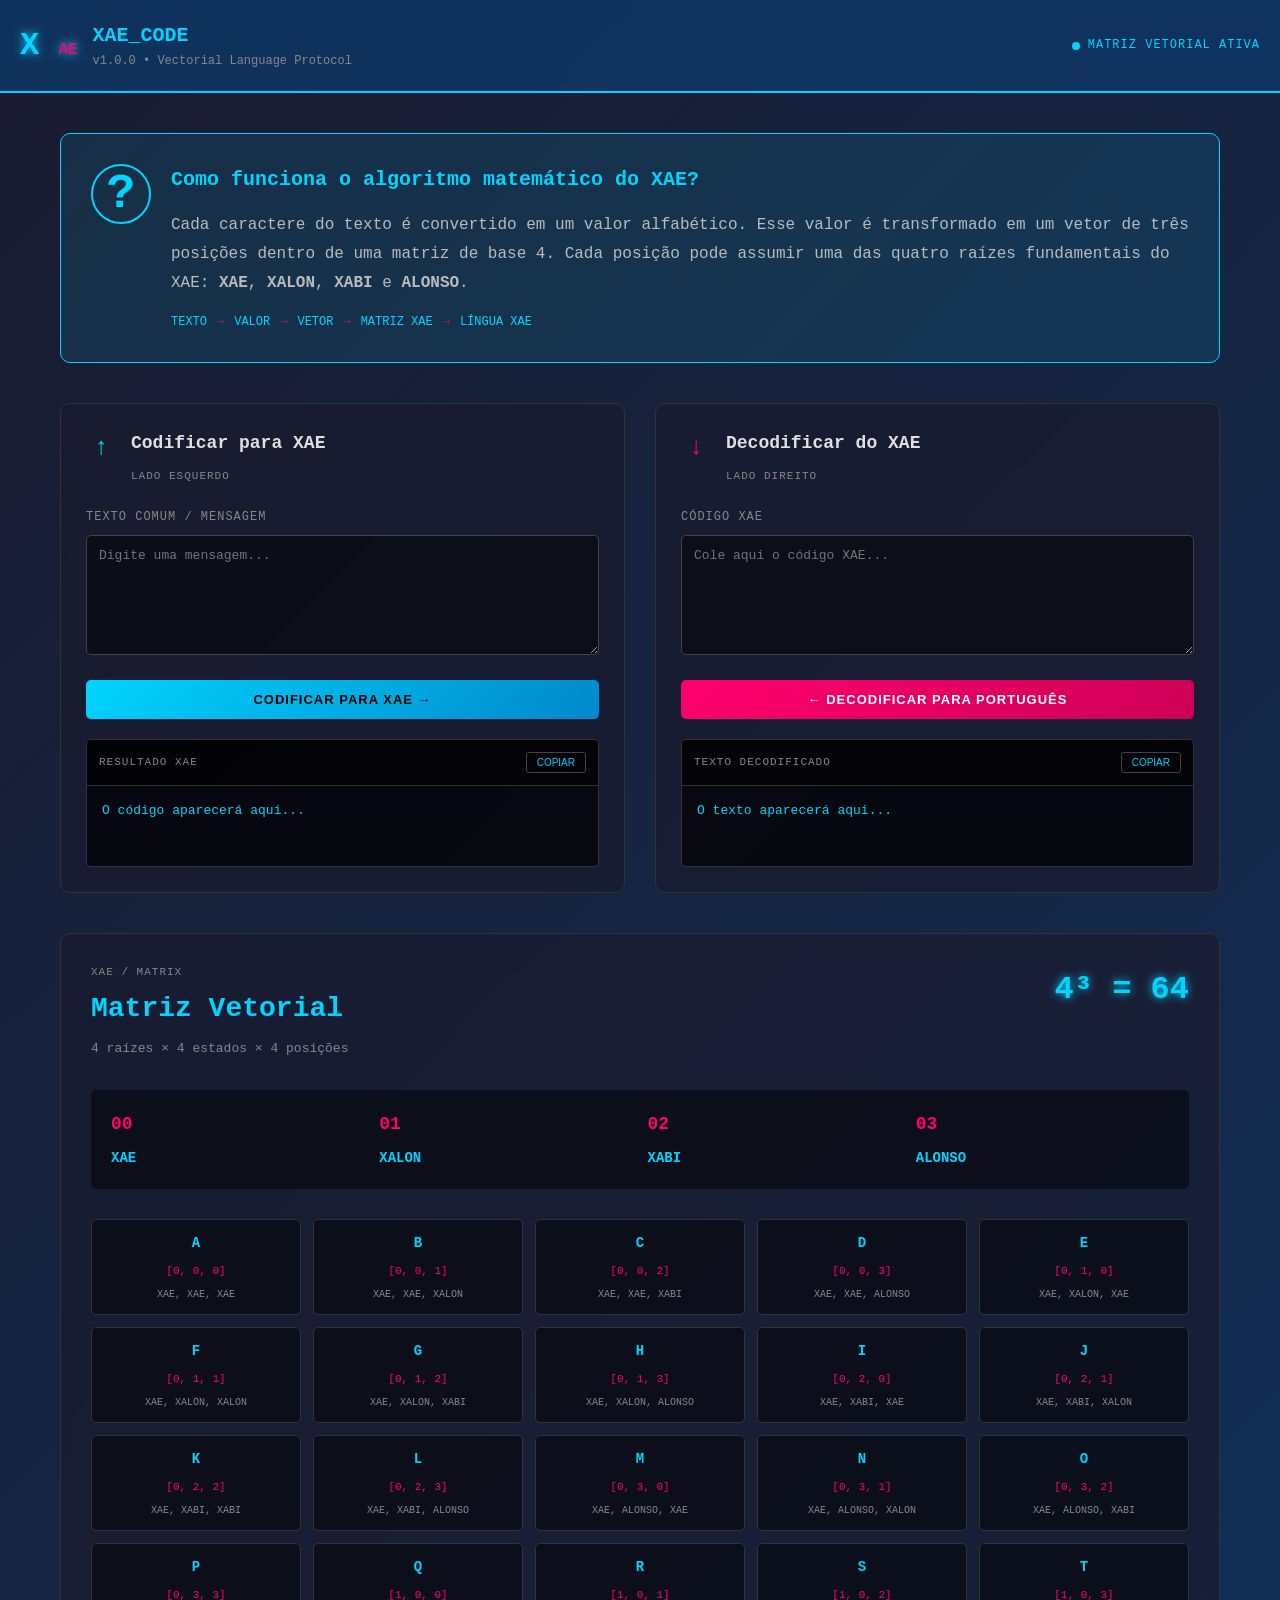
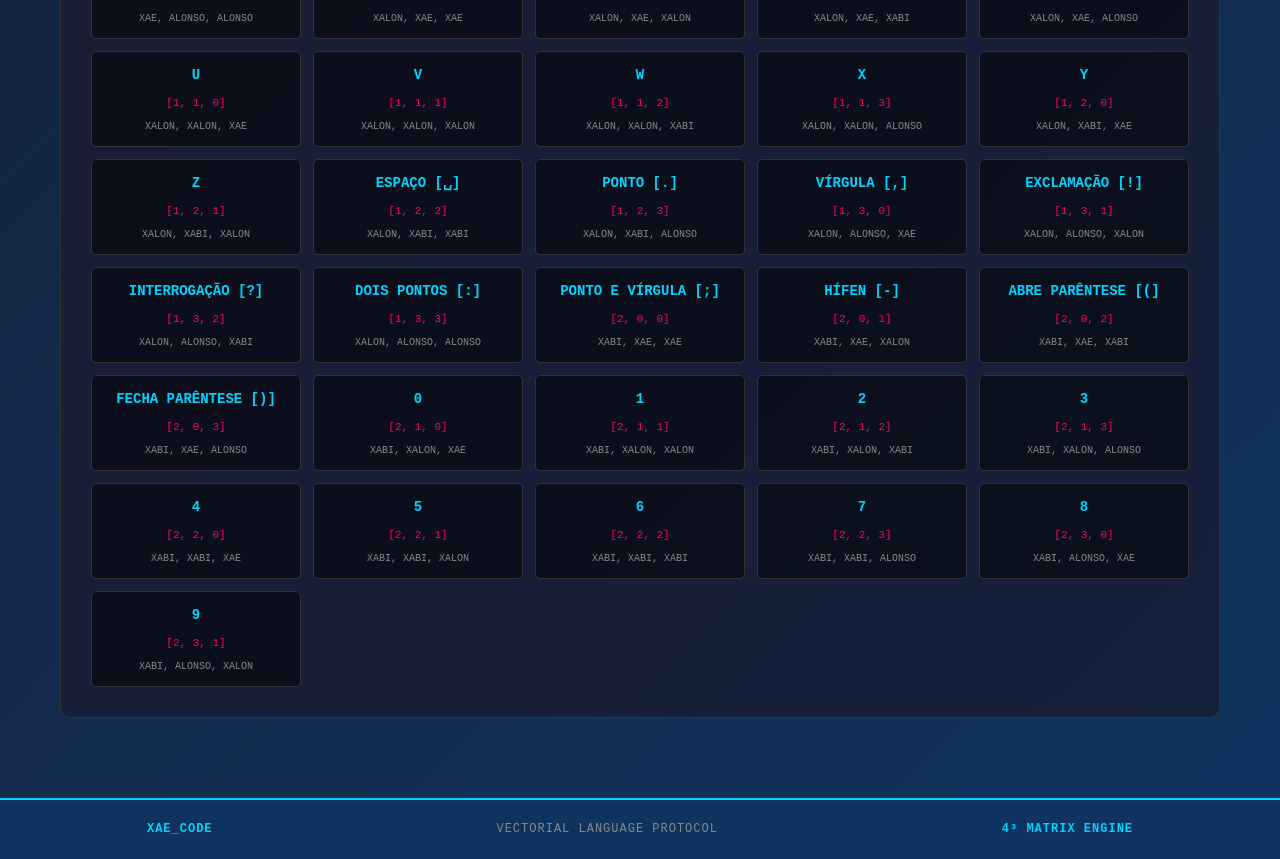
==== docs/index.html @ 0476aabd "Add: GitHub Pages version (static)" ====
<!DOCTYPE html>
<html lang="pt-BR">

<head>
    <meta charset="UTF-8">
    <meta name="viewport" content="width=device-width, initial-scale=1.0">
    <title>XAE CODE — Vectorial Language Protocol</title>
    <style>
        * {
            margin: 0;
            padding: 0;
            box-sizing: border-box;
        }

        body {
            font-family: 'Courier New', monospace;
            background: linear-gradient(135deg, #1a1a2e 0%, #0f3460 100%);
            color: #e0e0e0;
            line-height: 1.6;
            min-height: 100vh;
        }

        .app {
            display: flex;
            flex-direction: column;
            min-height: 100vh;
        }

        .topbar {
            background: rgba(15, 52, 96, 0.95);
            border-bottom: 2px solid #00d4ff;
            padding: 20px;
            display: flex;
            justify-content: space-between;
            align-items: center;
            backdrop-filter: blur(10px);
        }

        .brand {
            display: flex;
            align-items: center;
            gap: 15px;
        }

        .brand-icon {
            font-size: 32px;
            font-weight: bold;
            color: #00d4ff;
            text-shadow: 0 0 10px #00d4ff;
        }

        .brand-icon small {
            font-size: 16px;
            color: #ff006e;
        }

        .brand-info .brand-name {
            font-size: 20px;
            font-weight: bold;
            color: #00d4ff;
        }

        .brand-info .brand-version {
            font-size: 12px;
            color: #888;
        }

        .system-status {
            display: flex;
            align-items: center;
            gap: 8px;
            font-size: 12px;
            text-transform: uppercase;
            letter-spacing: 1px;
            color: #00d4ff;
        }

        .status-light {
            display: inline-block;
            width: 8px;
            height: 8px;
            background: #00d4ff;
            border-radius: 50%;
            animation: pulse 1s infinite;
        }

        @keyframes pulse {
            0%, 100% { opacity: 1; }
            50% { opacity: 0.5; }
        }

        main {
            flex: 1;
            max-width: 1200px;
            width: 100%;
            margin: 0 auto;
            padding: 40px 20px;
        }

        .explanation {
            background: rgba(0, 212, 255, 0.1);
            border: 1px solid #00d4ff;
            border-radius: 10px;
            padding: 30px;
            margin-bottom: 40px;
            display: flex;
            gap: 20px;
        }

        .info-icon {
            font-size: 48px;
            font-weight: bold;
            color: #00d4ff;
            min-width: 60px;
            text-align: center;
            height: 60px;
            display: flex;
            align-items: center;
            justify-content: center;
            border: 2px solid #00d4ff;
            border-radius: 50%;
        }

        .explanation h2 {
            font-size: 20px;
            margin-bottom: 15px;
            color: #00d4ff;
        }

        .explanation p {
            margin-bottom: 15px;
            color: #bbb;
            line-height: 1.8;
        }

        .formula {
            display: flex;
            gap: 10px;
            align-items: center;
            flex-wrap: wrap;
            font-size: 12px;
            color: #00d4ff;
            margin-top: 15px;
        }

        .formula span {
            color: #ff006e;
            font-weight: bold;
        }

        .codec-grid {
            display: grid;
            grid-template-columns: repeat(auto-fit, minmax(400px, 1fr));
            gap: 30px;
            margin-bottom: 40px;
        }

        .codec-card {
            background: rgba(26, 26, 46, 0.7);
            border: 1px solid #333;
            border-radius: 10px;
            padding: 25px;
            backdrop-filter: blur(5px);
        }

        .codec-card:hover {
            border-color: #00d4ff;
            box-shadow: 0 0 20px rgba(0, 212, 255, 0.2);
            transition: all 0.3s;
        }

        .card-header {
            margin-bottom: 20px;
        }

        .card-title {
            display: flex;
            gap: 15px;
            align-items: flex-start;
        }

        .lock {
            font-size: 24px;
            min-width: 30px;
            text-align: center;
        }

        .encode-lock {
            color: #00d4ff;
        }

        .decode-lock {
            color: #ff006e;
        }

        .card-title h3 {
            font-size: 18px;
            color: #e0e0e0;
            margin-bottom: 5px;
        }

        .card-title span {
            font-size: 11px;
            color: #888;
            text-transform: uppercase;
            letter-spacing: 1px;
        }

        label {
            display: block;
            font-size: 12px;
            color: #888;
            text-transform: uppercase;
            letter-spacing: 1px;
            margin-bottom: 8px;
            margin-top: 15px;
        }

        textarea {
            width: 100%;
            height: 120px;
            background: rgba(0, 0, 0, 0.5);
            border: 1px solid #444;
            border-radius: 5px;
            padding: 12px;
            color: #e0e0e0;
            font-family: 'Courier New', monospace;
            font-size: 13px;
            resize: vertical;
            transition: all 0.3s;
        }

        textarea:focus {
            outline: none;
            border-color: #00d4ff;
            box-shadow: 0 0 10px rgba(0, 212, 255, 0.3);
        }

        .main-button {
            width: 100%;
            padding: 12px;
            margin-top: 15px;
            background: linear-gradient(135deg, #00d4ff 0%, #0088cc 100%);
            border: none;
            border-radius: 5px;
            color: #000;
            font-weight: bold;
            font-size: 13px;
            text-transform: uppercase;
            cursor: pointer;
            transition: all 0.3s;
            letter-spacing: 1px;
        }

        .decode-button {
            background: linear-gradient(135deg, #ff006e 0%, #cc0055 100%);
            color: #fff;
        }

        .main-button:hover {
            transform: translateY(-2px);
            box-shadow: 0 5px 15px rgba(0, 0, 0, 0.3);
        }

        .result-box {
            margin-top: 20px;
            background: rgba(0, 0, 0, 0.7);
            border: 1px solid #333;
            border-radius: 5px;
            overflow: hidden;
        }

        .result-header {
            display: flex;
            justify-content: space-between;
            align-items: center;
            padding: 12px;
            border-bottom: 1px solid #333;
            background: rgba(0, 0, 0, 0.5);
            font-size: 11px;
            text-transform: uppercase;
            letter-spacing: 1px;
            color: #888;
        }

        .copy {
            background: transparent;
            border: 1px solid #444;
            color: #00d4ff;
            padding: 4px 10px;
            border-radius: 3px;
            cursor: pointer;
            font-size: 10px;
            transition: all 0.2s;
        }

        .copy:hover {
            border-color: #00d4ff;
            box-shadow: 0 0 8px rgba(0, 212, 255, 0.3);
        }

        .result-content {
            padding: 15px;
            min-height: 80px;
            max-height: 250px;
            overflow-y: auto;
            color: #00d4ff;
            font-size: 13px;
            word-break: break-all;
            word-wrap: break-word;
        }

        .matrix-section {
            background: rgba(26, 26, 46, 0.7);
            border: 1px solid #333;
            border-radius: 10px;
            padding: 30px;
            backdrop-filter: blur(5px);
            margin-bottom: 40px;
        }

        .section-top {
            display: flex;
            justify-content: space-between;
            align-items: flex-start;
            margin-bottom: 30px;
        }

        .section-label {
            font-size: 11px;
            color: #888;
            text-transform: uppercase;
            letter-spacing: 1px;
            margin-bottom: 5px;
        }

        .matrix-section h2 {
            font-size: 28px;
            color: #00d4ff;
            margin-bottom: 8px;
        }

        .matrix-section p {
            color: #888;
            font-size: 13px;
        }

        .matrix-size {
            font-size: 32px;
            font-weight: bold;
            color: #00d4ff;
            text-shadow: 0 0 10px #00d4ff;
        }

        .roots {
            display: grid;
            grid-template-columns: repeat(auto-fit, minmax(150px, 1fr));
            gap: 15px;
            margin-bottom: 30px;
            padding: 20px;
            background: rgba(0, 0, 0, 0.5);
            border-radius: 5px;
        }

        .roots div {
            display: flex;
            flex-direction: column;
            gap: 8px;
        }

        .roots b {
            font-size: 18px;
            color: #ff006e;
        }

        .roots strong {
            color: #00d4ff;
            font-size: 14px;
        }

        .matrix-grid {
            display: grid;
            grid-template-columns: repeat(auto-fill, minmax(200px, 1fr));
            gap: 12px;
        }

        .matrix-item {
            background: rgba(0, 0, 0, 0.5);
            border: 1px solid #333;
            border-radius: 5px;
            padding: 12px;
            text-align: center;
            transition: all 0.3s;
        }

        .matrix-item:hover {
            border-color: #00d4ff;
            box-shadow: 0 0 10px rgba(0, 212, 255, 0.2);
            transform: translateY(-2px);
        }

        .matrix-letter {
            font-weight: bold;
            color: #00d4ff;
            font-size: 14px;
            margin-bottom: 8px;
        }

        .matrix-vector {
            font-size: 11px;
            color: #ff006e;
            margin-bottom: 8px;
        }

        .matrix-code {
            font-size: 10px;
            color: #888;
            line-height: 1.4;
        }

        footer {
            background: rgba(15, 52, 96, 0.95);
            border-top: 2px solid #00d4ff;
            display: flex;
            justify-content: space-around;
            align-items: center;
            padding: 20px;
            text-align: center;
            gap: 30px;
            flex-wrap: wrap;
        }

        footer span {
            font-size: 12px;
            text-transform: uppercase;
            letter-spacing: 1px;
            color: #888;
        }

        footer span:first-child,
        footer span:last-child {
            color: #00d4ff;
            font-weight: bold;
        }

        @media (max-width: 768px) {
            .codec-grid {
                grid-template-columns: 1fr;
            }

            main {
                padding: 20px 10px;
            }

            .explanation {
                flex-direction: column;
            }

            .topbar {
                flex-direction: column;
                gap: 15px;
            }

            .matrix-grid {
                grid-template-columns: repeat(auto-fill, minmax(150px, 1fr));
            }
        }
    </style>
</head>

<body>

<div class="app">

    <!-- HEADER -->
    <header class="topbar">
        <div class="brand">
            <div class="brand-icon">
                <span>X</span>
                <small>AE</small>
            </div>
            <div class="brand-info">
                <div class="brand-name">XAE_CODE</div>
                <div class="brand-version">v1.0.0 • Vectorial Language Protocol</div>
            </div>
        </div>
        <div class="system-status">
            <span class="status-light"></span>
            MATRIZ VETORIAL ATIVA
        </div>
    </header>

    <main>

        <!-- EXPLANATION -->
        <section class="explanation">
            <div class="info-icon">?</div>
            <div class="explanation-content">
                <h2>Como funciona o algoritmo matemático do XAE?</h2>
                <p>
                    Cada caractere do texto é convertido em um valor
                    alfabético. Esse valor é transformado em um vetor
                    de três posições dentro de uma matriz de base 4.
                    Cada posição pode assumir uma das quatro raízes
                    fundamentais do XAE:
                    <strong>XAE</strong>,
                    <strong>XALON</strong>,
                    <strong>XABI</strong> e
                    <strong>ALONSO</strong>.
                </p>
                <div class="formula">
                    TEXTO
                    <span>→</span>
                    VALOR
                    <span>→</span>
                    VETOR
                    <span>→</span>
                    MATRIZ XAE
                    <span>→</span>
                    LÍNGUA XAE
                </div>
            </div>
        </section>

        <!-- MAIN GRID -->
        <section class="codec-grid">

            <!-- ENCODE -->
            <article class="codec-card encode-card">
                <div class="card-header">
                    <div class="card-title">
                        <div class="lock encode-lock">↑</div>
                        <div>
                            <h3>Codificar para XAE</h3>
                            <span>LADO ESQUERDO</span>
                        </div>
                    </div>
                </div>

                <label>TEXTO COMUM / MENSAGEM</label>
                <textarea id="encodeInput" placeholder="Digite uma mensagem..." spellcheck="false"></textarea>

                <button class="main-button encode-button" onclick="encodeXAE()">
                    CODIFICAR PARA XAE
                    <span>→</span>
                </button>

                <div class="result-box">
                    <div class="result-header">
                        <span>RESULTADO XAE</span>
                        <button onclick="copyEncode()" class="copy">COPIAR</button>
                    </div>
                    <div id="encodeResult" class="result-content">O código aparecerá aqui...</div>
                </div>
            </article>

            <!-- DECODE -->
            <article class="codec-card decode-card">
                <div class="card-header">
                    <div class="card-title">
                        <div class="lock decode-lock">↓</div>
                        <div>
                            <h3>Decodificar do XAE</h3>
                            <span>LADO DIREITO</span>
                        </div>
                    </div>
                </div>

                <label>CÓDIGO XAE</label>
                <textarea id="decodeInput" placeholder="Cole aqui o código XAE..." spellcheck="false"></textarea>

                <button class="main-button decode-button" onclick="decodeXAE()">
                    ← DECODIFICAR PARA PORTUGUÊS
                </button>

                <div class="result-box">
                    <div class="result-header">
                        <span>TEXTO DECODIFICADO</span>
                        <button onclick="copyDecode()" class="copy">COPIAR</button>
                    </div>
                    <div id="decodeResult" class="result-content">O texto aparecerá aqui...</div>
                </div>
            </article>

        </section>

        <!-- MATRIX -->
        <section class="matrix-section">
            <div class="section-top">
                <div>
                    <div class="section-label">XAE / MATRIX</div>
                    <h2>Matriz Vetorial</h2>
                    <p>4 raízes × 4 estados × 4 posições</p>
                </div>
                <div class="matrix-size">4³ = 64</div>
            </div>

            <div class="roots">
                <div><b>00</b><strong>XAE</strong></div>
                <div><b>01</b><strong>XALON</strong></div>
                <div><b>02</b><strong>XABI</strong></div>
                <div><b>03</b><strong>ALONSO</strong></div>
            </div>

            <div id="matrix" class="matrix-grid"></div>
        </section>

    </main>

    <footer>
        <span>XAE_CODE</span>
        <span>VECTORIAL LANGUAGE PROTOCOL</span>
        <span>4³ MATRIX ENGINE</span>
    </footer>

</div>

<script>

const TOKENS = ["XAE", "XALON", "XABI", "ALONSO"];

const SYMBOLS = [
    "A","B","C","D","E","F","G","H","I","J","K","L","M",
    "N","O","P","Q","R","S","T","U","V","W","X","Y","Z",
    "ESPAÇO [␣]", "PONTO [.]", "VÍRGULA [,]", "EXCLAMAÇÃO [!]", "INTERROGAÇÃO [?]",
    "DOIS PONTOS [:]", "PONTO E VÍRGULA [;]", "HÍFEN [-]", "ABRE PARÊNTESE [(]", "FECHA PARÊNTESE [)]",
    "0", "1", "2", "3", "4", "5", "6", "7", "8", "9"
];

// Gerar matriz
const matrix = document.getElementById("matrix");
for (let n = 0; n < SYMBOLS.length; n++) {
    const a = Math.floor(n / 16);
    const b = Math.floor((n % 16) / 4);
    const c = n % 4;
    const label = SYMBOLS[n];

    const card = document.createElement("div");
    card.className = "matrix-item";
    card.innerHTML = `
        <div class="matrix-letter">${label}</div>
        <div class="matrix-vector">[${a}, ${b}, ${c}]</div>
        <div class="matrix-code">
            ${TOKENS[a]}, ${TOKENS[b]}, ${TOKENS[c]}
        </div>
    `;
    matrix.appendChild(card);
}

// ===================== CODEC =====================

function normalizeText(text) {
    let res = "";
    for (let i = 0; i < text.length; i++) {
        const c = text[i];
        // Handle accents (Portuguese)
        const normalized = {
            'á': 'A', 'à': 'A', 'ã': 'A', 'â': 'A', 'ä': 'A',
            'é': 'E', 'è': 'E', 'ê': 'E', 'ë': 'E',
            'í': 'I', 'ì': 'I', 'î': 'I', 'ï': 'I',
            'ó': 'O', 'ò': 'O', 'õ': 'O', 'ô': 'O', 'ö': 'O',
            'ú': 'U', 'ù': 'U', 'û': 'U', 'ü': 'U',
            'ç': 'C'
        };
        res += (normalized[c.toLowerCase()] || c).toUpperCase();
    }
    return res;
}

function charToIndex(c) {
    if (c >= 'A' && c <= 'Z') return c.charCodeAt(0) - 'A'.charCodeAt(0);
    const map = { ' ': 26, '.': 27, ',': 28, '!': 29, '?': 30, ':': 31, ';': 32, '-': 33, '(': 34, ')': 35 };
    if (map[c] !== undefined) return map[c];
    if (c >= '0' && c <= '9') return 36 + (c.charCodeAt(0) - '0'.charCodeAt(0));
    return -1;
}

function indexToChar(idx) {
    if (idx >= 0 && idx <= 25) return String.fromCharCode('A'.charCodeAt(0) + idx);
    const map = { 26: ' ', 27: '.', 28: ',', 29: '!', 30: '?', 31: ':', 32: ';', 33: '-', 34: '(', 35: ')' };
    if (map[idx] !== undefined) return map[idx];
    if (idx >= 36 && idx <= 45) return String.fromCharCode('0'.charCodeAt(0) + (idx - 36));
    return '?';
}

function encodeText(text) {
    const norm = normalizeText(text);
    let result = [];

    for (let c of norm) {
        const idx = charToIndex(c);
        if (idx === -1) continue;

        const x = Math.floor(idx / 16);
        const y = Math.floor((idx % 16) / 4);
        const z = idx % 4;

        result.push(`${TOKENS[x]}, ${TOKENS[y]}, ${TOKENS[z]}`);
    }

    return result.join(", ");
}

function decodeText(text) {
    let result = [];
    let buffer = [];
    let tok = "";

    for (let i = 0; i <= text.length; i++) {
        const c = i < text.length ? text[i].toUpperCase() : ' ';

        if (c >= 'A' && c <= 'Z') {
            tok += c;
        } else {
            if (tok.length > 0) {
                const v = TOKENS.indexOf(tok);
                if (v !== -1) {
                    buffer.push(v);
                    if (buffer.length === 3) {
                        const num = buffer[0] * 16 + buffer[1] * 4 + buffer[2];
                        result.push(indexToChar(num));
                        buffer = [];
                    }
                }
                tok = "";
            }
        }
    }

    if (buffer.length === 3) {
        const num = buffer[0] * 16 + buffer[1] * 4 + buffer[2];
        result.push(indexToChar(num));
    }

    return result.join("");
}

// ===================== UI =====================

function encodeXAE() {
    const input = document.getElementById("encodeInput").value;
    const result = document.getElementById("encodeResult");

    if (!input.trim()) {
        result.textContent = "Digite uma mensagem.";
        return;
    }

    result.textContent = encodeText(input);
}

function decodeXAE() {
    const input = document.getElementById("decodeInput").value;
    const result = document.getElementById("decodeResult");

    if (!input.trim()) {
        result.textContent = "Cole um código XAE.";
        return;
    }

    result.textContent = decodeText(input);
}

function copyEncode() {
    const text = document.getElementById("encodeResult").textContent;
    navigator.clipboard.writeText(text);
}

function copyDecode() {
    const text = document.getElementById("decodeResult").textContent;
    navigator.clipboard.writeText(text);
}

</script>

</body>

</html>
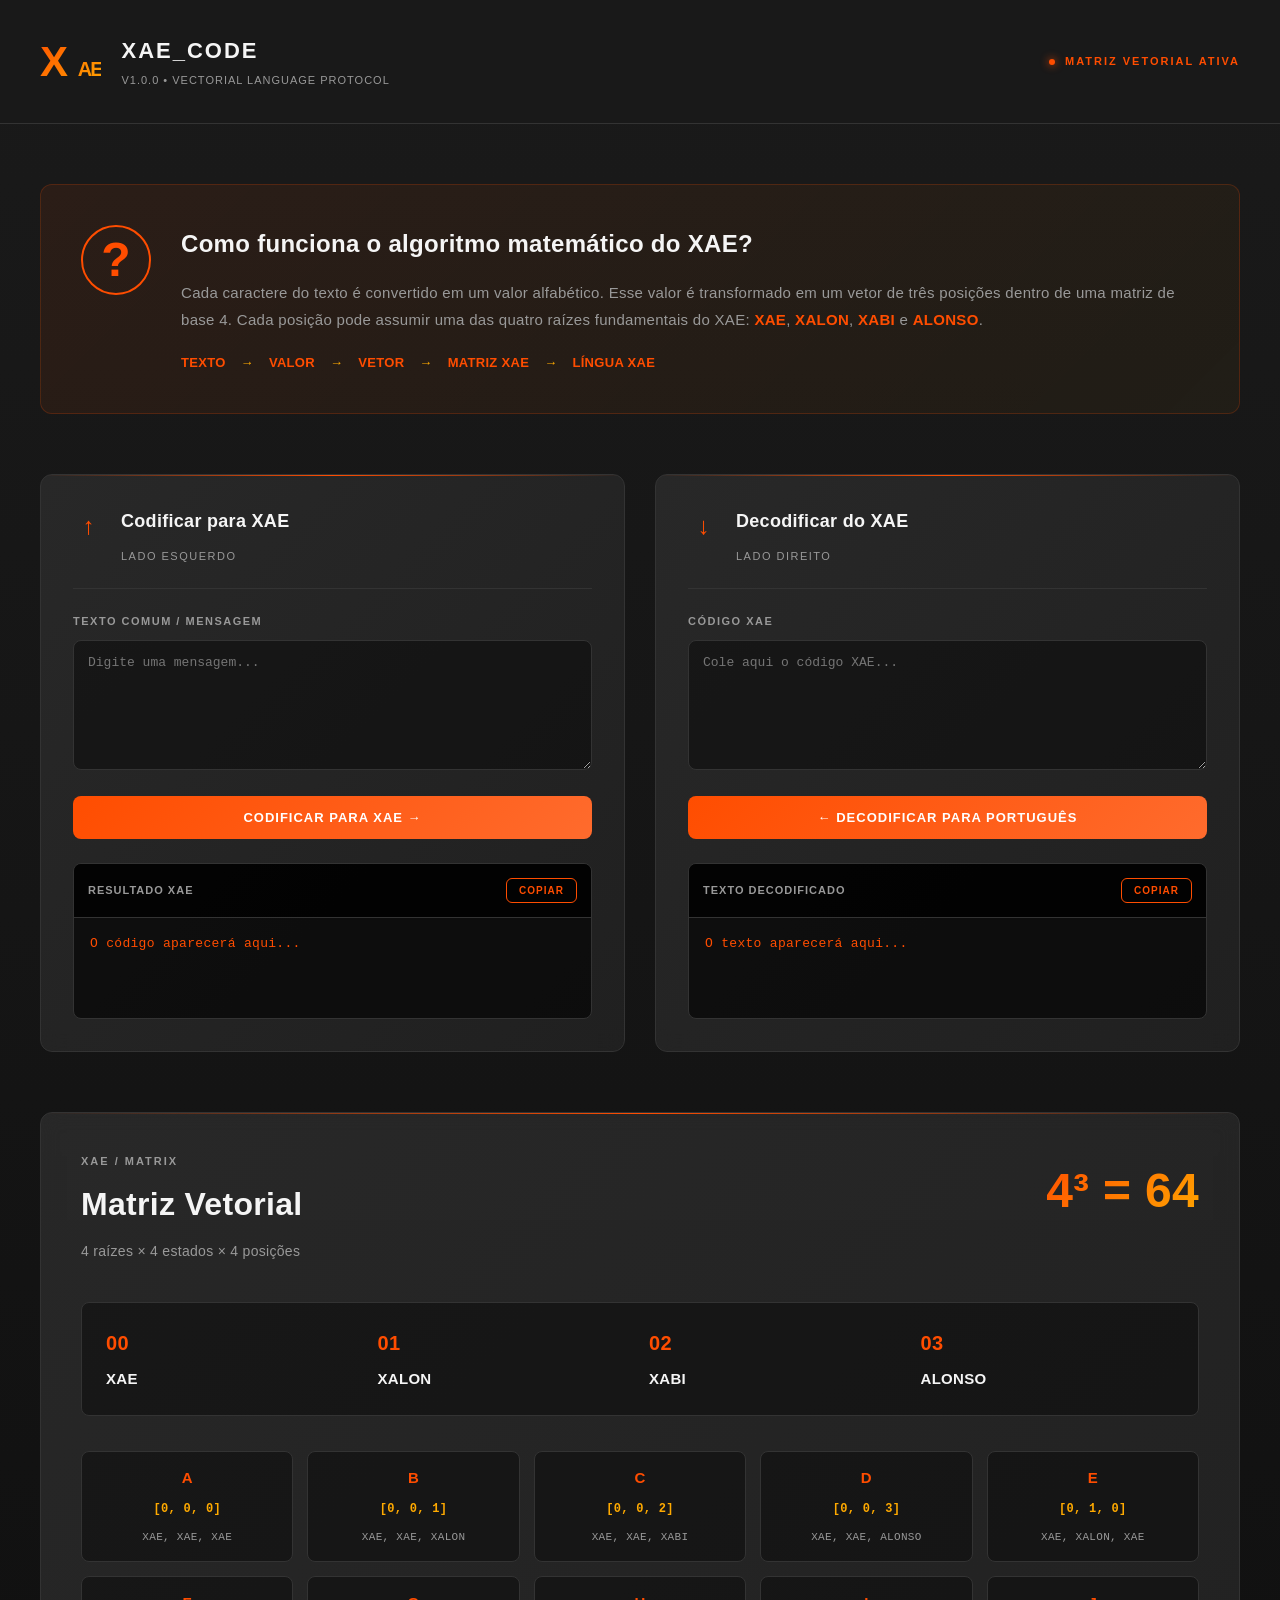
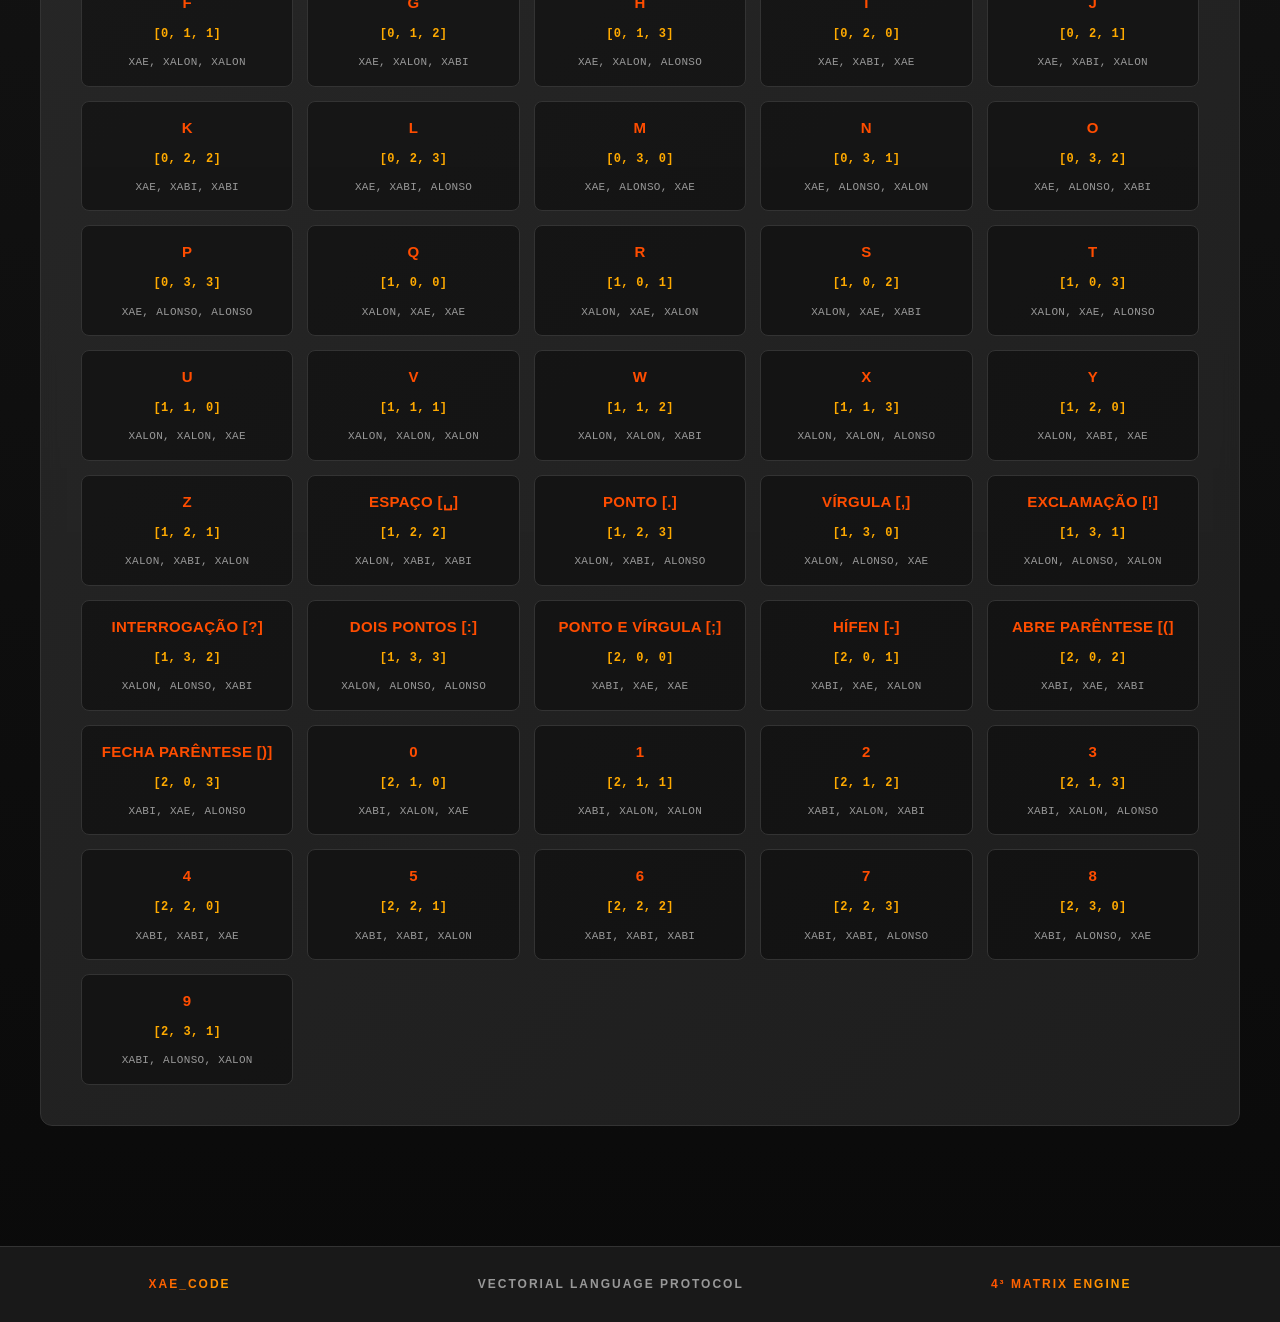
==== commit ed3f5c98: "Design: premium UI with accent colors and animations" ====
--- a/docs/index.html
+++ b/docs/index.html
@@ -12,24 +12,37 @@
             box-sizing: border-box;
         }
 
+        :root {
+            --primary: #1a1a1a;
+            --secondary: #2d2d2d;
+            --accent: #ff4d00;
+            --accent-light: #ff6b2d;
+            --text: #f5f5f5;
+            --text-muted: #999;
+            --border: #333;
+            --highlight: #ffaa00;
+        }
+
         body {
-            font-family: 'Courier New', monospace;
-            background: linear-gradient(135deg, #1a1a2e 0%, #0f3460 100%);
-            color: #e0e0e0;
+            font-family: -apple-system, BlinkMacSystemFont, 'Segoe UI', 'Roboto', sans-serif;
+            background: var(--primary);
+            color: var(--text);
             line-height: 1.6;
             min-height: 100vh;
+            letter-spacing: 0.3px;
         }
 
         .app {
             display: flex;
             flex-direction: column;
             min-height: 100vh;
+            background: linear-gradient(180deg, var(--primary) 0%, #0a0a0a 100%);
         }
 
         .topbar {
-            background: rgba(15, 52, 96, 0.95);
-            border-bottom: 2px solid #00d4ff;
-            padding: 20px;
+            background: rgba(26, 26, 26, 0.95);
+            border-bottom: 1px solid var(--border);
+            padding: 28px 40px;
             display: flex;
             justify-content: space-between;
             align-items: center;
@@ -39,191 +52,220 @@
         .brand {
             display: flex;
             align-items: center;
-            gap: 15px;
+            gap: 20px;
         }
 
         .brand-icon {
-            font-size: 32px;
-            font-weight: bold;
-            color: #00d4ff;
-            text-shadow: 0 0 10px #00d4ff;
+            font-size: 42px;
+            font-weight: 900;
+            background: linear-gradient(135deg, var(--accent) 0%, var(--highlight) 100%);
+            -webkit-background-clip: text;
+            -webkit-text-fill-color: transparent;
+            background-clip: text;
+            letter-spacing: -2px;
         }
 
         .brand-icon small {
-            font-size: 16px;
-            color: #ff006e;
+            font-size: 20px;
+            margin-left: 2px;
         }
 
         .brand-info .brand-name {
-            font-size: 20px;
-            font-weight: bold;
-            color: #00d4ff;
+            font-size: 22px;
+            font-weight: 700;
+            color: var(--text);
+            letter-spacing: 2px;
         }
 
         .brand-info .brand-version {
-            font-size: 12px;
-            color: #888;
-        }
-
-        .system-status {
-            display: flex;
-            align-items: center;
-            gap: 8px;
-            font-size: 12px;
+            font-size: 11px;
+            color: var(--text-muted);
             text-transform: uppercase;
             letter-spacing: 1px;
-            color: #00d4ff;
+            margin-top: 4px;
+        }
+
+        .system-status {
+            display: flex;
+            align-items: center;
+            gap: 10px;
+            font-size: 11px;
+            text-transform: uppercase;
+            letter-spacing: 2px;
+            color: var(--accent);
+            font-weight: 600;
         }
 
         .status-light {
             display: inline-block;
-            width: 8px;
-            height: 8px;
-            background: #00d4ff;
+            width: 6px;
+            height: 6px;
+            background: var(--accent);
             border-radius: 50%;
-            animation: pulse 1s infinite;
+            animation: pulse 2s infinite;
+            box-shadow: 0 0 8px var(--accent);
         }
 
         @keyframes pulse {
             0%, 100% { opacity: 1; }
-            50% { opacity: 0.5; }
+            50% { opacity: 0.4; }
         }
 
         main {
             flex: 1;
-            max-width: 1200px;
+            max-width: 1400px;
             width: 100%;
             margin: 0 auto;
-            padding: 40px 20px;
+            padding: 60px 40px;
         }
 
         .explanation {
-            background: rgba(0, 212, 255, 0.1);
-            border: 1px solid #00d4ff;
-            border-radius: 10px;
-            padding: 30px;
-            margin-bottom: 40px;
-            display: flex;
-            gap: 20px;
+            background: linear-gradient(135deg, rgba(255, 77, 0, 0.08) 0%, rgba(255, 170, 0, 0.04) 100%);
+            border: 1px solid rgba(255, 77, 0, 0.2);
+            border-radius: 12px;
+            padding: 40px;
+            margin-bottom: 60px;
+            display: flex;
+            gap: 30px;
         }
 
         .info-icon {
             font-size: 48px;
-            font-weight: bold;
-            color: #00d4ff;
-            min-width: 60px;
+            font-weight: 900;
+            color: var(--accent);
+            min-width: 70px;
             text-align: center;
-            height: 60px;
+            height: 70px;
             display: flex;
             align-items: center;
             justify-content: center;
-            border: 2px solid #00d4ff;
+            border: 2px solid var(--accent);
             border-radius: 50%;
         }
 
         .explanation h2 {
-            font-size: 20px;
+            font-size: 24px;
             margin-bottom: 15px;
-            color: #00d4ff;
+            color: var(--text);
+            font-weight: 700;
         }
 
         .explanation p {
-            margin-bottom: 15px;
-            color: #bbb;
+            margin-bottom: 18px;
+            color: var(--text-muted);
             line-height: 1.8;
+            font-size: 15px;
+        }
+
+        .explanation p strong {
+            color: var(--accent);
+            font-weight: 600;
         }
 
         .formula {
             display: flex;
-            gap: 10px;
+            gap: 15px;
             align-items: center;
             flex-wrap: wrap;
-            font-size: 12px;
-            color: #00d4ff;
-            margin-top: 15px;
+            font-size: 13px;
+            color: var(--accent);
+            margin-top: 20px;
+            font-weight: 600;
         }
 
         .formula span {
-            color: #ff006e;
-            font-weight: bold;
+            color: var(--highlight);
+            font-weight: 700;
         }
 
         .codec-grid {
             display: grid;
-            grid-template-columns: repeat(auto-fit, minmax(400px, 1fr));
+            grid-template-columns: repeat(auto-fit, minmax(420px, 1fr));
             gap: 30px;
-            margin-bottom: 40px;
+            margin-bottom: 60px;
         }
 
         .codec-card {
-            background: rgba(26, 26, 46, 0.7);
-            border: 1px solid #333;
-            border-radius: 10px;
-            padding: 25px;
-            backdrop-filter: blur(5px);
+            background: linear-gradient(135deg, rgba(45, 45, 45, 0.8) 0%, rgba(35, 35, 35, 0.8) 100%);
+            border: 1px solid var(--border);
+            border-radius: 12px;
+            padding: 32px;
+            backdrop-filter: blur(10px);
+            transition: all 0.3s;
+            position: relative;
+            overflow: hidden;
+        }
+
+        .codec-card::before {
+            content: '';
+            position: absolute;
+            top: 0;
+            left: 0;
+            right: 0;
+            height: 1px;
+            background: linear-gradient(90deg, transparent, var(--accent), transparent);
         }
 
         .codec-card:hover {
-            border-color: #00d4ff;
-            box-shadow: 0 0 20px rgba(0, 212, 255, 0.2);
-            transition: all 0.3s;
+            border-color: var(--accent);
+            background: linear-gradient(135deg, rgba(45, 45, 45, 1) 0%, rgba(35, 35, 35, 1) 100%);
+            transform: translateY(-4px);
+            box-shadow: 0 12px 40px rgba(255, 77, 0, 0.15);
         }
 
         .card-header {
-            margin-bottom: 20px;
+            margin-bottom: 24px;
+            border-bottom: 1px solid var(--border);
+            padding-bottom: 20px;
         }
 
         .card-title {
             display: flex;
-            gap: 15px;
+            gap: 16px;
             align-items: flex-start;
         }
 
         .lock {
             font-size: 24px;
-            min-width: 30px;
+            min-width: 32px;
             text-align: center;
-        }
-
-        .encode-lock {
-            color: #00d4ff;
-        }
-
-        .decode-lock {
-            color: #ff006e;
+            font-weight: 700;
+            color: var(--accent);
         }
 
         .card-title h3 {
             font-size: 18px;
-            color: #e0e0e0;
-            margin-bottom: 5px;
+            color: var(--text);
+            margin-bottom: 6px;
+            font-weight: 700;
         }
 
         .card-title span {
             font-size: 11px;
-            color: #888;
+            color: var(--text-muted);
             text-transform: uppercase;
-            letter-spacing: 1px;
+            letter-spacing: 1.5px;
         }
 
         label {
             display: block;
-            font-size: 12px;
-            color: #888;
+            font-size: 11px;
+            color: var(--text-muted);
             text-transform: uppercase;
-            letter-spacing: 1px;
-            margin-bottom: 8px;
-            margin-top: 15px;
+            letter-spacing: 1.5px;
+            margin-bottom: 10px;
+            margin-top: 20px;
+            font-weight: 600;
         }
 
         textarea {
             width: 100%;
-            height: 120px;
-            background: rgba(0, 0, 0, 0.5);
-            border: 1px solid #444;
-            border-radius: 5px;
-            padding: 12px;
-            color: #e0e0e0;
+            height: 130px;
+            background: rgba(0, 0, 0, 0.4);
+            border: 1px solid var(--border);
+            border-radius: 8px;
+            padding: 14px;
+            color: var(--text);
             font-family: 'Courier New', monospace;
             font-size: 13px;
             resize: vertical;
@@ -232,19 +274,20 @@
 
         textarea:focus {
             outline: none;
-            border-color: #00d4ff;
-            box-shadow: 0 0 10px rgba(0, 212, 255, 0.3);
+            border-color: var(--accent);
+            background: rgba(0, 0, 0, 0.6);
+            box-shadow: 0 0 0 3px rgba(255, 77, 0, 0.1);
         }
 
         .main-button {
             width: 100%;
-            padding: 12px;
-            margin-top: 15px;
-            background: linear-gradient(135deg, #00d4ff 0%, #0088cc 100%);
+            padding: 14px;
+            margin-top: 18px;
+            background: linear-gradient(135deg, var(--accent) 0%, var(--accent-light) 100%);
             border: none;
-            border-radius: 5px;
-            color: #000;
-            font-weight: bold;
+            border-radius: 8px;
+            color: #fff;
+            font-weight: 700;
             font-size: 13px;
             text-transform: uppercase;
             cursor: pointer;
@@ -252,21 +295,20 @@
             letter-spacing: 1px;
         }
 
-        .decode-button {
-            background: linear-gradient(135deg, #ff006e 0%, #cc0055 100%);
-            color: #fff;
-        }
-
         .main-button:hover {
             transform: translateY(-2px);
-            box-shadow: 0 5px 15px rgba(0, 0, 0, 0.3);
+            box-shadow: 0 8px 20px rgba(255, 77, 0, 0.3);
+        }
+
+        .main-button:active {
+            transform: translateY(0);
         }
 
         .result-box {
-            margin-top: 20px;
-            background: rgba(0, 0, 0, 0.7);
-            border: 1px solid #333;
-            border-radius: 5px;
+            margin-top: 24px;
+            background: rgba(0, 0, 0, 0.6);
+            border: 1px solid var(--border);
+            border-radius: 8px;
             overflow: hidden;
         }
 
@@ -274,92 +316,116 @@
             display: flex;
             justify-content: space-between;
             align-items: center;
-            padding: 12px;
-            border-bottom: 1px solid #333;
-            background: rgba(0, 0, 0, 0.5);
+            padding: 14px;
+            border-bottom: 1px solid var(--border);
+            background: rgba(0, 0, 0, 0.8);
             font-size: 11px;
             text-transform: uppercase;
             letter-spacing: 1px;
-            color: #888;
+            color: var(--text-muted);
+            font-weight: 600;
         }
 
         .copy {
             background: transparent;
-            border: 1px solid #444;
-            color: #00d4ff;
-            padding: 4px 10px;
-            border-radius: 3px;
+            border: 1px solid var(--accent);
+            color: var(--accent);
+            padding: 6px 12px;
+            border-radius: 6px;
             cursor: pointer;
             font-size: 10px;
+            font-weight: 600;
             transition: all 0.2s;
+            text-transform: uppercase;
+            letter-spacing: 1px;
         }
 
         .copy:hover {
-            border-color: #00d4ff;
-            box-shadow: 0 0 8px rgba(0, 212, 255, 0.3);
+            background: rgba(255, 77, 0, 0.1);
+            box-shadow: 0 0 12px rgba(255, 77, 0, 0.2);
         }
 
         .result-content {
-            padding: 15px;
-            min-height: 80px;
-            max-height: 250px;
+            padding: 16px;
+            min-height: 100px;
+            max-height: 280px;
             overflow-y: auto;
-            color: #00d4ff;
+            color: var(--accent);
             font-size: 13px;
             word-break: break-all;
             word-wrap: break-word;
+            font-family: 'Courier New', monospace;
+            font-weight: 500;
         }
 
         .matrix-section {
-            background: rgba(26, 26, 46, 0.7);
-            border: 1px solid #333;
-            border-radius: 10px;
-            padding: 30px;
-            backdrop-filter: blur(5px);
-            margin-bottom: 40px;
+            background: linear-gradient(135deg, rgba(45, 45, 45, 0.8) 0%, rgba(35, 35, 35, 0.8) 100%);
+            border: 1px solid var(--border);
+            border-radius: 12px;
+            padding: 40px;
+            backdrop-filter: blur(10px);
+            margin-bottom: 60px;
+            position: relative;
+            overflow: hidden;
+        }
+
+        .matrix-section::before {
+            content: '';
+            position: absolute;
+            top: 0;
+            left: 0;
+            right: 0;
+            height: 1px;
+            background: linear-gradient(90deg, transparent, var(--accent), transparent);
         }
 
         .section-top {
             display: flex;
             justify-content: space-between;
             align-items: flex-start;
-            margin-bottom: 30px;
+            margin-bottom: 40px;
         }
 
         .section-label {
             font-size: 11px;
-            color: #888;
+            color: var(--text-muted);
             text-transform: uppercase;
-            letter-spacing: 1px;
-            margin-bottom: 5px;
+            letter-spacing: 2px;
+            margin-bottom: 8px;
+            font-weight: 600;
         }
 
         .matrix-section h2 {
-            font-size: 28px;
-            color: #00d4ff;
-            margin-bottom: 8px;
+            font-size: 32px;
+            color: var(--text);
+            margin-bottom: 10px;
+            font-weight: 700;
         }
 
         .matrix-section p {
-            color: #888;
-            font-size: 13px;
+            color: var(--text-muted);
+            font-size: 14px;
+            font-weight: 500;
         }
 
         .matrix-size {
-            font-size: 32px;
-            font-weight: bold;
-            color: #00d4ff;
-            text-shadow: 0 0 10px #00d4ff;
+            font-size: 48px;
+            font-weight: 900;
+            background: linear-gradient(135deg, var(--accent) 0%, var(--highlight) 100%);
+            -webkit-background-clip: text;
+            -webkit-text-fill-color: transparent;
+            background-clip: text;
         }
 
         .roots {
             display: grid;
-            grid-template-columns: repeat(auto-fit, minmax(150px, 1fr));
-            gap: 15px;
-            margin-bottom: 30px;
-            padding: 20px;
-            background: rgba(0, 0, 0, 0.5);
-            border-radius: 5px;
+            grid-template-columns: repeat(auto-fit, minmax(160px, 1fr));
+            gap: 18px;
+            margin-bottom: 35px;
+            padding: 24px;
+            background: rgba(0, 0, 0, 0.4);
+            border-radius: 8px;
+            border: 1px solid var(--border);
         }
 
         .roots div {
@@ -369,63 +435,68 @@
         }
 
         .roots b {
-            font-size: 18px;
-            color: #ff006e;
+            font-size: 20px;
+            color: var(--accent);
+            font-weight: 700;
         }
 
         .roots strong {
-            color: #00d4ff;
-            font-size: 14px;
+            color: var(--text);
+            font-size: 15px;
+            font-weight: 600;
         }
 
         .matrix-grid {
             display: grid;
-            grid-template-columns: repeat(auto-fill, minmax(200px, 1fr));
-            gap: 12px;
+            grid-template-columns: repeat(auto-fill, minmax(210px, 1fr));
+            gap: 14px;
         }
 
         .matrix-item {
-            background: rgba(0, 0, 0, 0.5);
-            border: 1px solid #333;
-            border-radius: 5px;
-            padding: 12px;
+            background: rgba(0, 0, 0, 0.4);
+            border: 1px solid var(--border);
+            border-radius: 8px;
+            padding: 14px;
             text-align: center;
             transition: all 0.3s;
         }
 
         .matrix-item:hover {
-            border-color: #00d4ff;
-            box-shadow: 0 0 10px rgba(0, 212, 255, 0.2);
-            transform: translateY(-2px);
+            border-color: var(--accent);
+            background: rgba(255, 77, 0, 0.08);
+            transform: translateY(-4px);
+            box-shadow: 0 8px 20px rgba(255, 77, 0, 0.15);
         }
 
         .matrix-letter {
-            font-weight: bold;
-            color: #00d4ff;
-            font-size: 14px;
-            margin-bottom: 8px;
+            font-weight: 700;
+            color: var(--accent);
+            font-size: 15px;
+            margin-bottom: 10px;
         }
 
         .matrix-vector {
+            font-size: 12px;
+            color: var(--highlight);
+            margin-bottom: 10px;
+            font-family: 'Courier New', monospace;
+            font-weight: 600;
+        }
+
+        .matrix-code {
             font-size: 11px;
-            color: #ff006e;
-            margin-bottom: 8px;
-        }
-
-        .matrix-code {
-            font-size: 10px;
-            color: #888;
-            line-height: 1.4;
+            color: var(--text-muted);
+            line-height: 1.6;
+            font-family: 'Courier New', monospace;
         }
 
         footer {
-            background: rgba(15, 52, 96, 0.95);
-            border-top: 2px solid #00d4ff;
+            background: rgba(26, 26, 26, 0.95);
+            border-top: 1px solid var(--border);
             display: flex;
             justify-content: space-around;
             align-items: center;
-            padding: 20px;
-            text-align: center;
+            padding: 28px 40px;
             gap: 30px;
             flex-wrap: wrap;
         }
@@ -433,14 +504,17 @@
         footer span {
             font-size: 12px;
             text-transform: uppercase;
-            letter-spacing: 1px;
-            color: #888;
+            letter-spacing: 2px;
+            color: var(--text-muted);
+            font-weight: 600;
         }
 
         footer span:first-child,
         footer span:last-child {
-            color: #00d4ff;
-            font-weight: bold;
+            background: linear-gradient(135deg, var(--accent) 0%, var(--highlight) 100%);
+            -webkit-background-clip: text;
+            -webkit-text-fill-color: transparent;
+            background-clip: text;
         }
 
         @media (max-width: 768px) {
@@ -449,20 +523,35 @@
             }
 
             main {
-                padding: 20px 10px;
+                padding: 30px 20px;
             }
 
             .explanation {
                 flex-direction: column;
+                padding: 24px;
             }
 
             .topbar {
                 flex-direction: column;
-                gap: 15px;
+                gap: 20px;
+                padding: 20px;
             }
 
             .matrix-grid {
                 grid-template-columns: repeat(auto-fill, minmax(150px, 1fr));
+            }
+
+            .roots {
+                grid-template-columns: repeat(2, 1fr);
+            }
+
+            .matrix-section {
+                padding: 24px;
+            }
+
+            footer {
+                padding: 20px;
+                justify-content: center;
             }
         }
     </style>
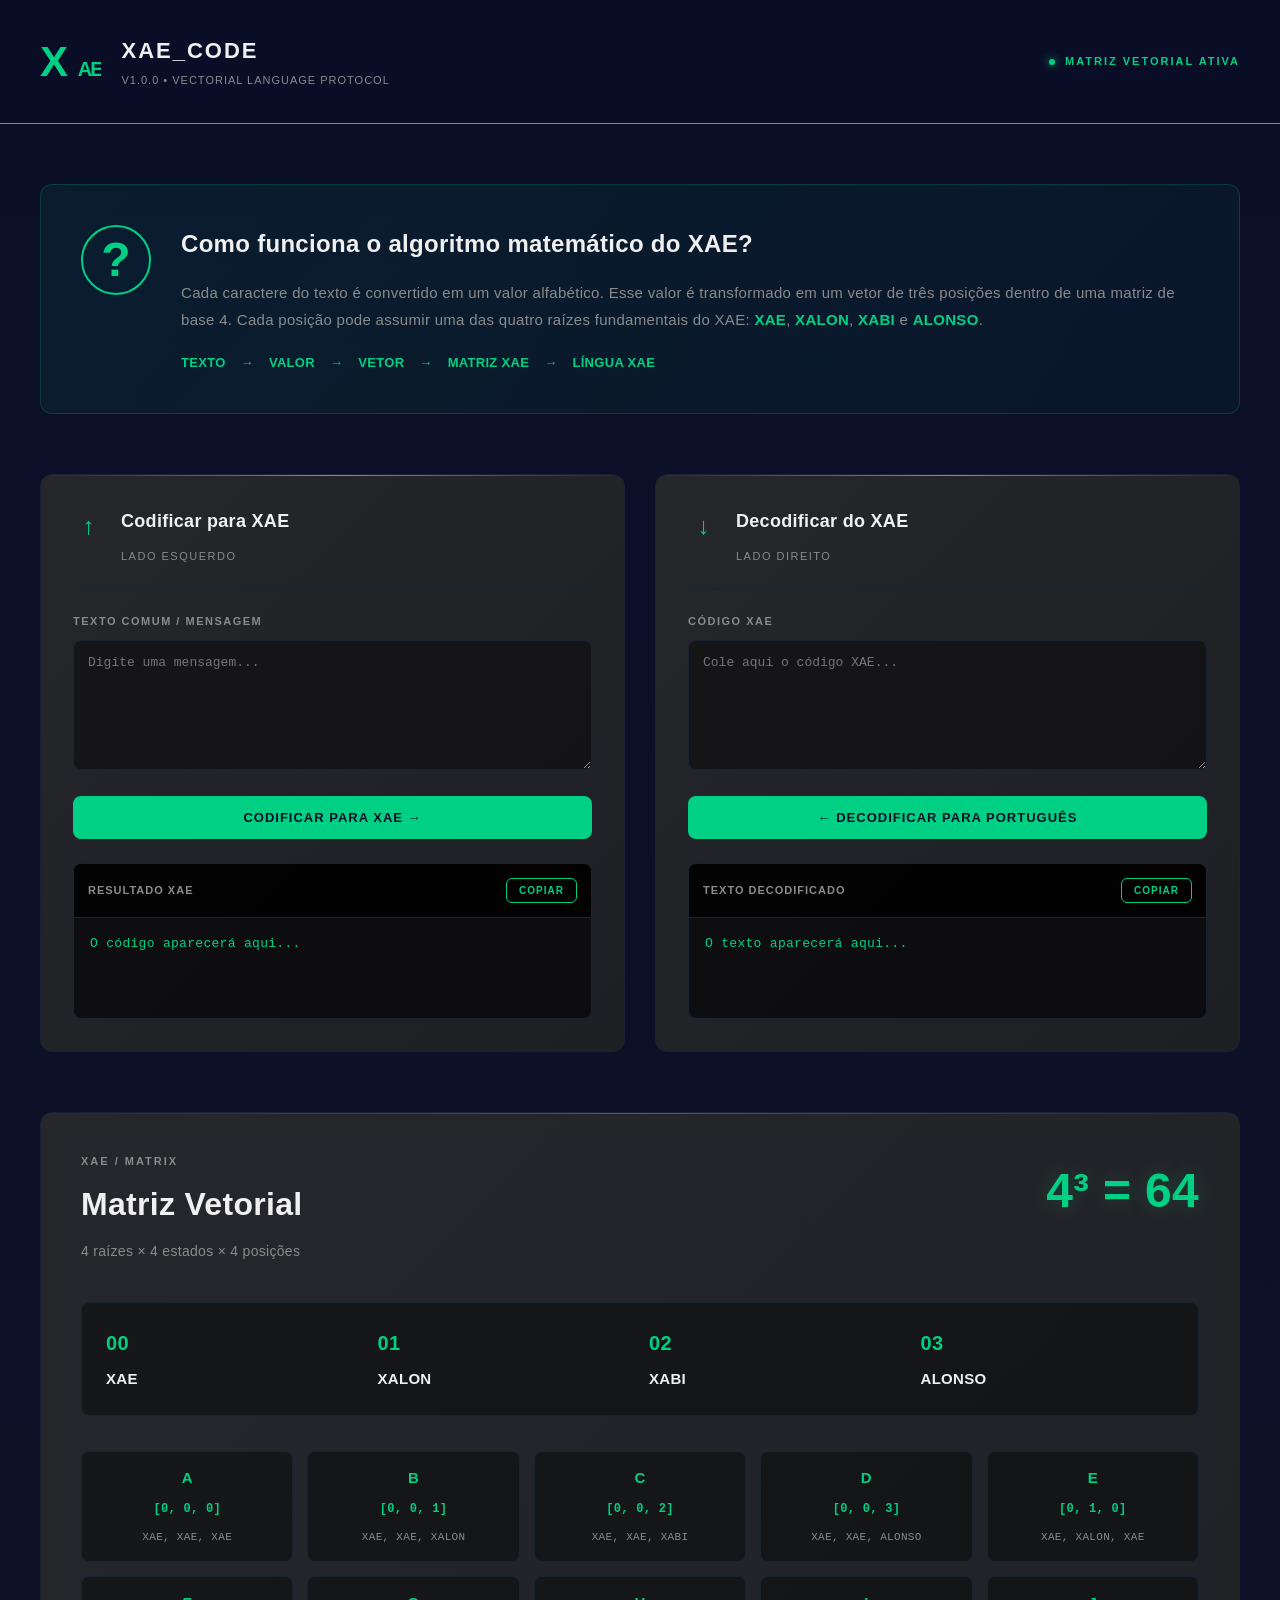
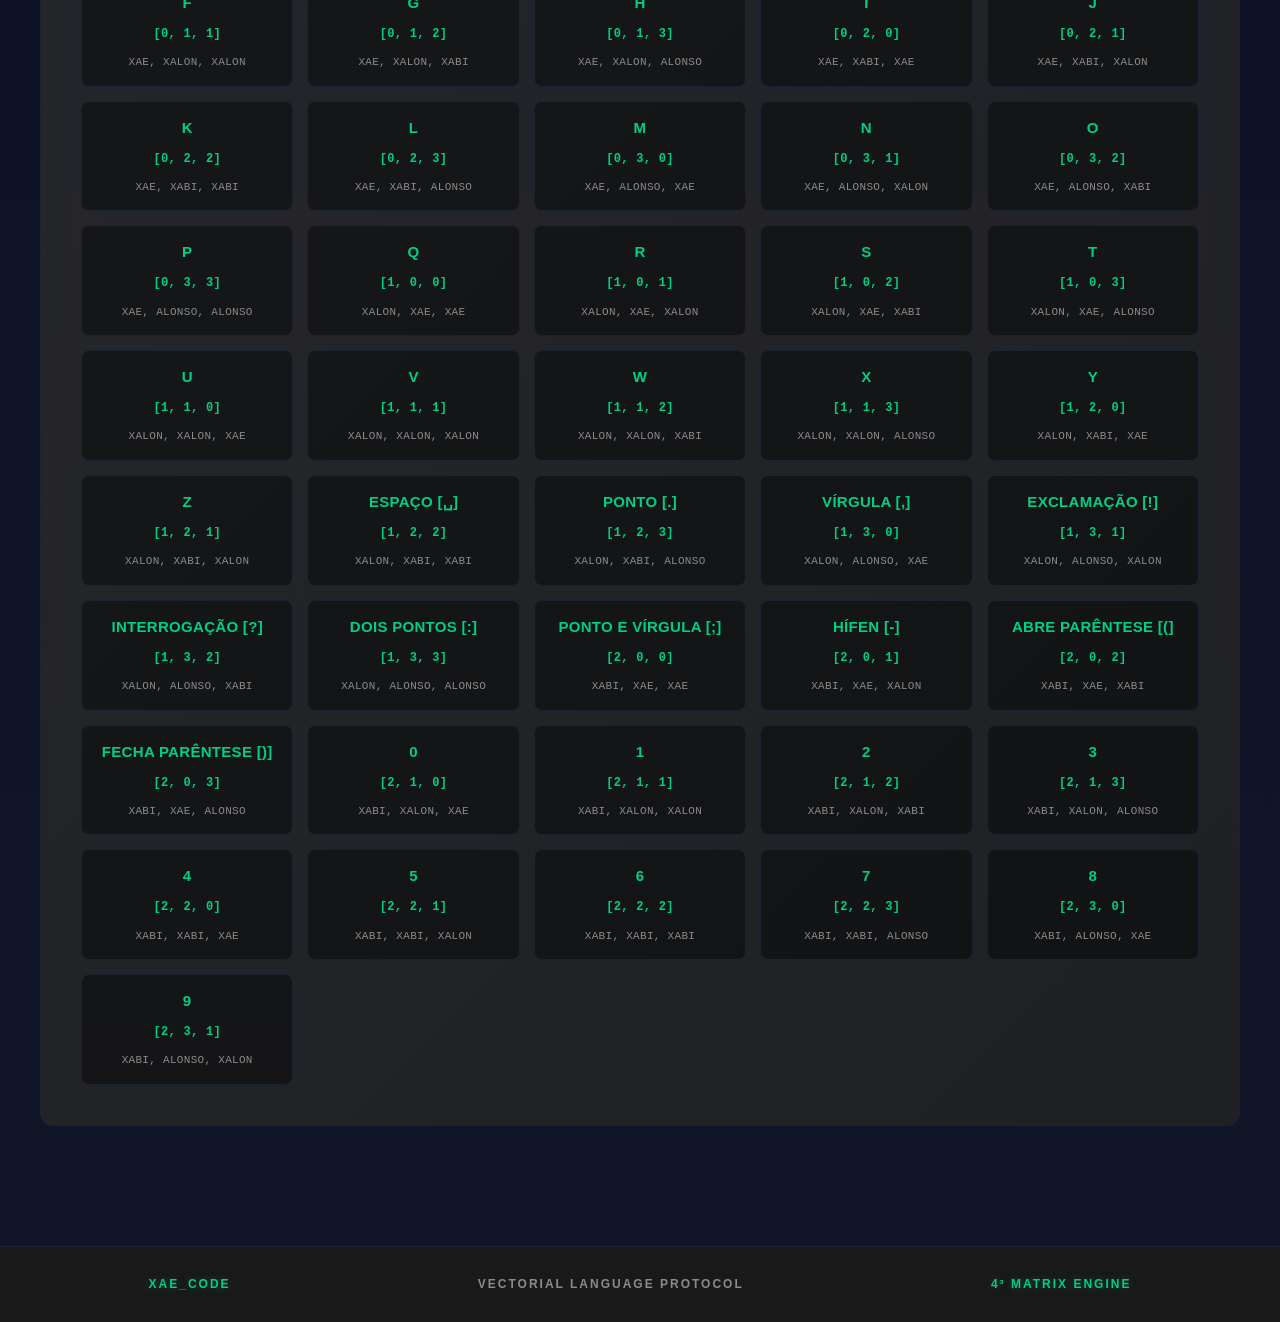
==== commit 412f499a: "Design: premium black & green theme" ====
--- a/docs/index.html
+++ b/docs/index.html
@@ -13,19 +13,19 @@
         }
 
         :root {
-            --primary: #1a1a1a;
-            --secondary: #2d2d2d;
-            --accent: #ff4d00;
-            --accent-light: #ff6b2d;
-            --text: #f5f5f5;
-            --text-muted: #999;
-            --border: #333;
-            --highlight: #ffaa00;
+            --primary: #0a0e27;
+            --secondary: #111628;
+            --accent: #00d084;
+            --accent-dark: #00a366;
+            --text: #f0f0f0;
+            --text-muted: #8b8b8b;
+            --border: #1a2332;
+            --bg-hover: #151d35;
         }
 
         body {
             font-family: -apple-system, BlinkMacSystemFont, 'Segoe UI', 'Roboto', sans-serif;
-            background: var(--primary);
+            background: linear-gradient(180deg, var(--primary) 0%, var(--secondary) 100%);
             color: var(--text);
             line-height: 1.6;
             min-height: 100vh;
@@ -36,12 +36,13 @@
             display: flex;
             flex-direction: column;
             min-height: 100vh;
-            background: linear-gradient(180deg, var(--primary) 0%, #0a0a0a 100%);
+            background: linear-gradient(180deg, var(--primary) 0%, var(--secondary) 100%);
         }
 
         .topbar {
-            background: rgba(26, 26, 26, 0.95);
+            background: rgba(10, 14, 39, 0.98);
             border-bottom: 1px solid var(--border);
+            border-bottom-color: var(--accent);
             padding: 28px 40px;
             display: flex;
             justify-content: space-between;
@@ -58,7 +59,7 @@
         .brand-icon {
             font-size: 42px;
             font-weight: 900;
-            background: linear-gradient(135deg, var(--accent) 0%, var(--highlight) 100%);
+            background: linear-gradient(135deg, var(--accent) 0%, var(--accent) 100%);
             -webkit-background-clip: text;
             -webkit-text-fill-color: transparent;
             background-clip: text;
@@ -120,8 +121,8 @@
         }
 
         .explanation {
-            background: linear-gradient(135deg, rgba(255, 77, 0, 0.08) 0%, rgba(255, 170, 0, 0.04) 100%);
-            border: 1px solid rgba(255, 77, 0, 0.2);
+            background: linear-gradient(135deg, rgba(0, 208, 132, 0.08) 0%, rgba(0, 208, 132, 0.04) 100%);
+            border: 1px solid rgba(0, 208, 132, 0.2);
             border-radius: 12px;
             padding: 40px;
             margin-bottom: 60px;
@@ -174,7 +175,7 @@
         }
 
         .formula span {
-            color: var(--highlight);
+            color: var(--accent);
             font-weight: 700;
         }
 
@@ -208,9 +209,9 @@
 
         .codec-card:hover {
             border-color: var(--accent);
-            background: linear-gradient(135deg, rgba(45, 45, 45, 1) 0%, rgba(35, 35, 35, 1) 100%);
+            background: var(--bg-hover);
             transform: translateY(-4px);
-            box-shadow: 0 12px 40px rgba(255, 77, 0, 0.15);
+            box-shadow: 0 12px 40px rgba(0, 208, 132, 0.15);
         }
 
         .card-header {
@@ -283,10 +284,10 @@
             width: 100%;
             padding: 14px;
             margin-top: 18px;
-            background: linear-gradient(135deg, var(--accent) 0%, var(--accent-light) 100%);
+            background: var(--accent);
             border: none;
             border-radius: 8px;
-            color: #fff;
+            color: var(--primary);
             font-weight: 700;
             font-size: 13px;
             text-transform: uppercase;
@@ -297,7 +298,8 @@
 
         .main-button:hover {
             transform: translateY(-2px);
-            box-shadow: 0 8px 20px rgba(255, 77, 0, 0.3);
+            background: var(--accent-dark);
+            box-shadow: 0 8px 20px rgba(0, 208, 132, 0.3);
         }
 
         .main-button:active {
@@ -341,8 +343,8 @@
         }
 
         .copy:hover {
-            background: rgba(255, 77, 0, 0.1);
-            box-shadow: 0 0 12px rgba(255, 77, 0, 0.2);
+            background: rgba(0, 208, 132, 0.1);
+            box-shadow: 0 0 12px rgba(0, 208, 132, 0.2);
         }
 
         .result-content {
@@ -377,6 +379,7 @@
             right: 0;
             height: 1px;
             background: linear-gradient(90deg, transparent, var(--accent), transparent);
+            opacity: 0.5;
         }
 
         .section-top {
@@ -411,10 +414,8 @@
         .matrix-size {
             font-size: 48px;
             font-weight: 900;
-            background: linear-gradient(135deg, var(--accent) 0%, var(--highlight) 100%);
-            -webkit-background-clip: text;
-            -webkit-text-fill-color: transparent;
-            background-clip: text;
+            color: var(--accent);
+            text-shadow: 0 0 20px rgba(0, 208, 132, 0.2);
         }
 
         .roots {
@@ -463,9 +464,9 @@
 
         .matrix-item:hover {
             border-color: var(--accent);
-            background: rgba(255, 77, 0, 0.08);
+            background: rgba(0, 208, 132, 0.08);
             transform: translateY(-4px);
-            box-shadow: 0 8px 20px rgba(255, 77, 0, 0.15);
+            box-shadow: 0 8px 20px rgba(0, 208, 132, 0.15);
         }
 
         .matrix-letter {
@@ -477,7 +478,7 @@
 
         .matrix-vector {
             font-size: 12px;
-            color: var(--highlight);
+            color: var(--accent);
             margin-bottom: 10px;
             font-family: 'Courier New', monospace;
             font-weight: 600;
@@ -511,10 +512,8 @@
 
         footer span:first-child,
         footer span:last-child {
-            background: linear-gradient(135deg, var(--accent) 0%, var(--highlight) 100%);
-            -webkit-background-clip: text;
-            -webkit-text-fill-color: transparent;
-            background-clip: text;
+            color: var(--accent);
+            text-shadow: 0 0 10px rgba(0, 208, 132, 0.3);
         }
 
         @media (max-width: 768px) {
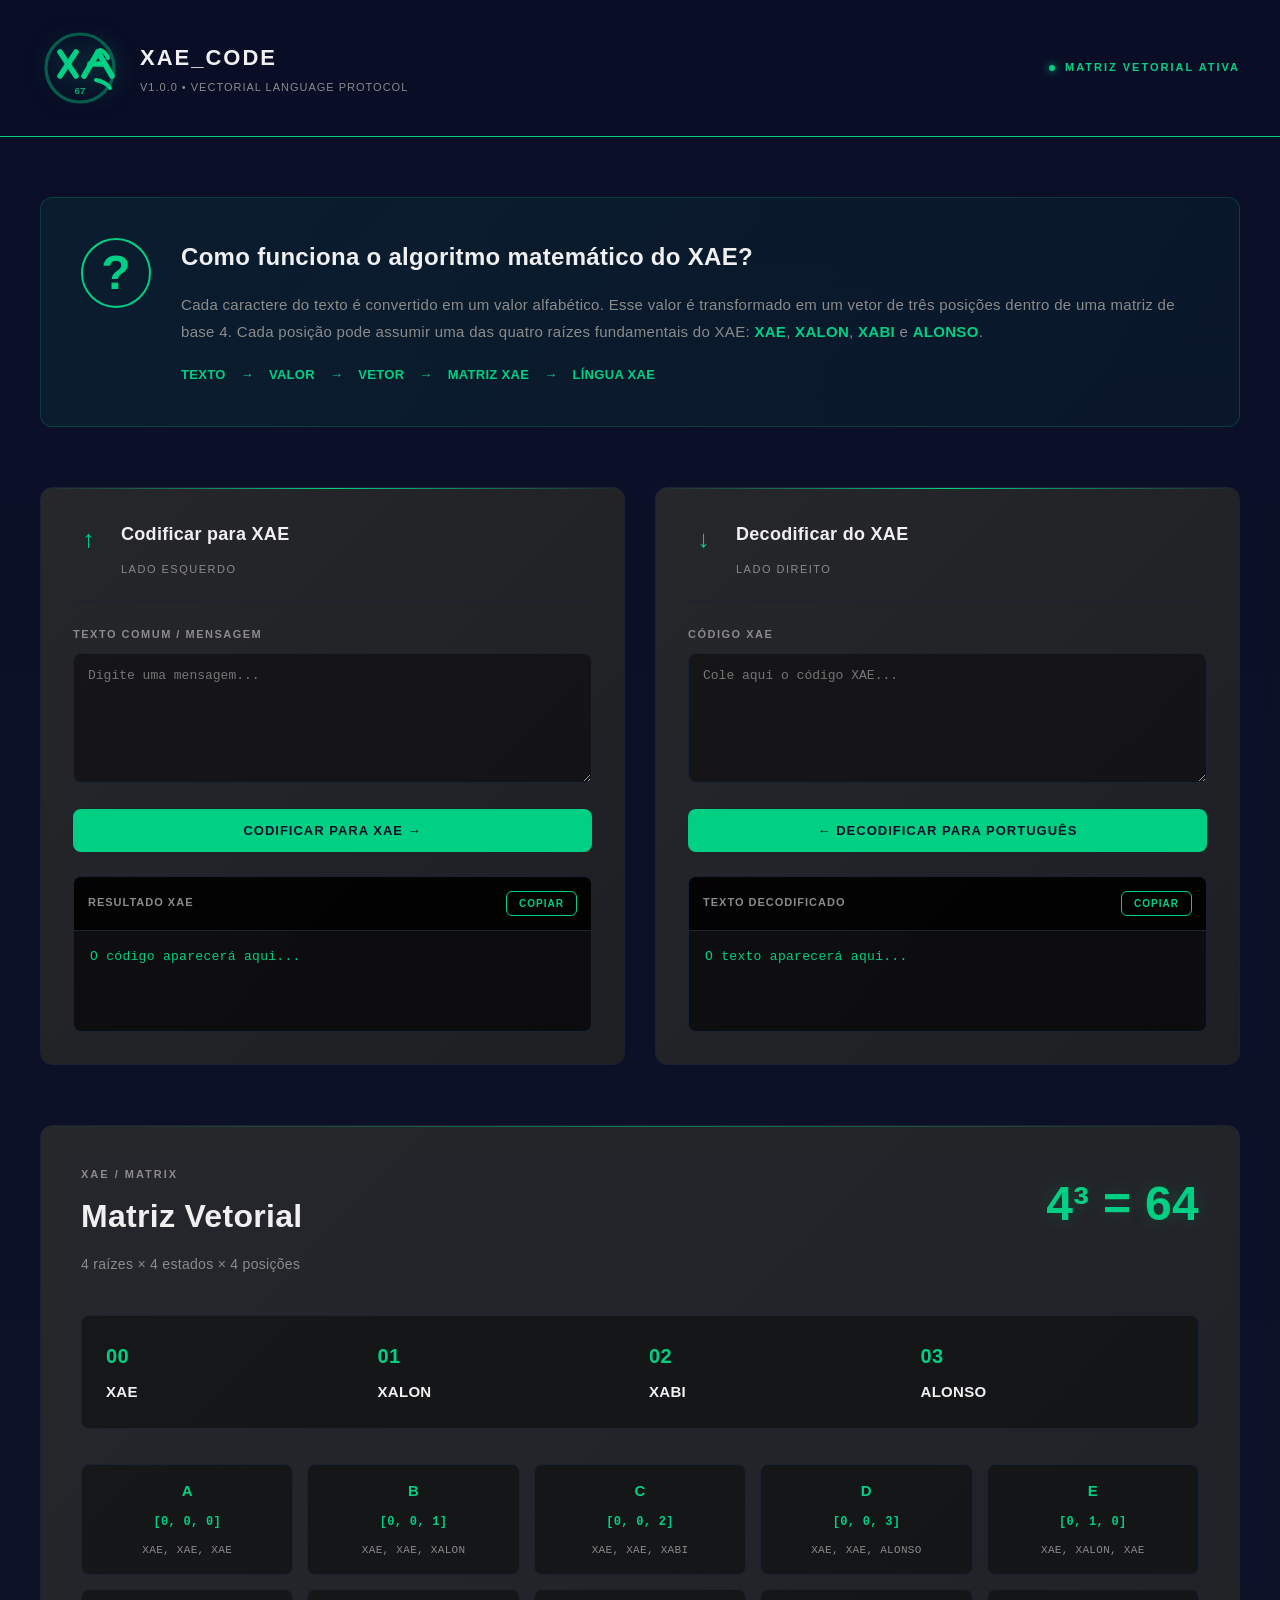
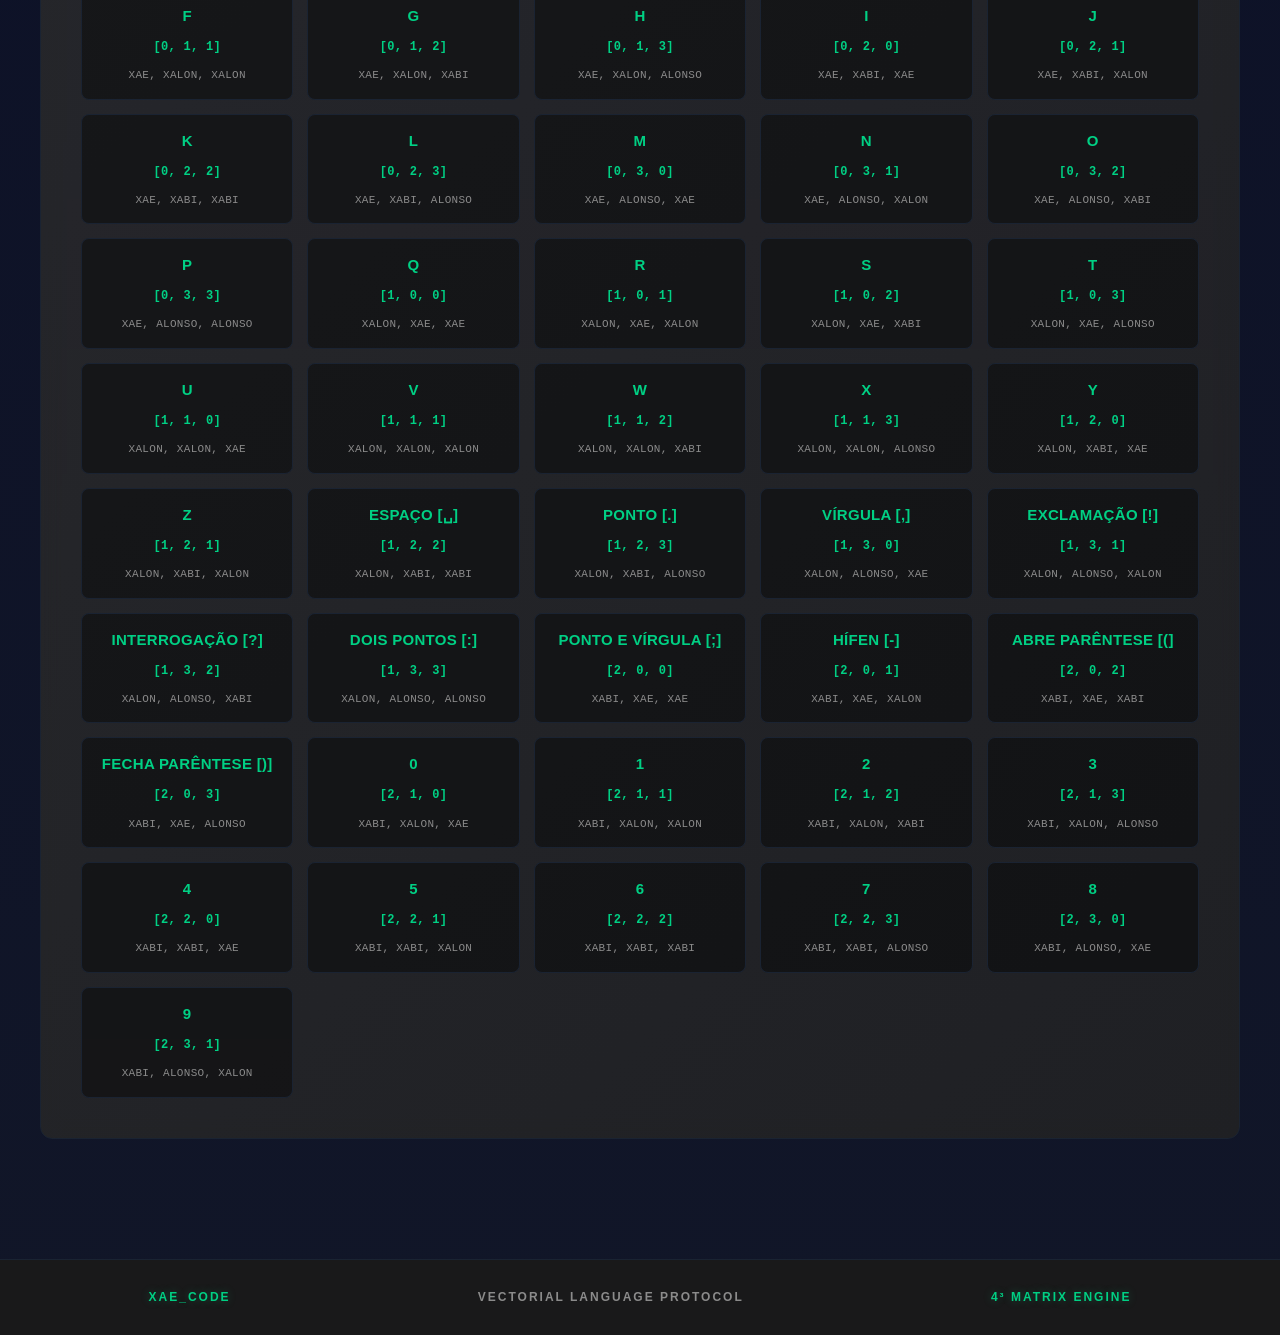
==== commit 0b2cd7c6: "Feature: animated XAE 67 logo with float, glow, and rotation" ====
--- a/docs/index.html
+++ b/docs/index.html
@@ -59,11 +59,20 @@
         .brand-icon {
             font-size: 42px;
             font-weight: 900;
-            background: linear-gradient(135deg, var(--accent) 0%, var(--accent) 100%);
-            -webkit-background-clip: text;
-            -webkit-text-fill-color: transparent;
-            background-clip: text;
-            letter-spacing: -2px;
+            color: var(--accent);
+            width: 80px;
+            height: 80px;
+            display: flex;
+            align-items: center;
+            justify-content: center;
+            animation: logoFloat 4s ease-in-out infinite, logoGlow 4s ease-in-out infinite, logoRotate 6s ease-in-out infinite;
+            filter: drop-shadow(0 0 12px rgba(0, 208, 132, 0.3));
+        }
+
+        .brand-icon svg {
+            width: 100%;
+            height: 100%;
+            color: var(--accent);
         }
 
         .brand-icon small {
@@ -110,6 +119,24 @@
         @keyframes pulse {
             0%, 100% { opacity: 1; }
             50% { opacity: 0.4; }
+        }
+
+        @keyframes logoFloat {
+            0%, 100% { transform: translateY(0px); }
+            25% { transform: translateY(-12px); }
+            50% { transform: translateY(-8px); }
+            75% { transform: translateY(-12px); }
+        }
+
+        @keyframes logoGlow {
+            0%, 100% { filter: drop-shadow(0 0 8px rgba(0, 208, 132, 0.3)); }
+            50% { filter: drop-shadow(0 0 16px rgba(0, 208, 132, 0.6)); }
+        }
+
+        @keyframes logoRotate {
+            0% { transform: rotate(-4deg); }
+            50% { transform: rotate(4deg); }
+            100% { transform: rotate(-4deg); }
         }
 
         main {
@@ -564,8 +591,26 @@
     <header class="topbar">
         <div class="brand">
             <div class="brand-icon">
-                <span>X</span>
-                <small>AE</small>
+                <svg viewBox="0 0 200 200" xmlns="http://www.w3.org/2000/svg" preserveAspectRatio="xMidYMid meet">
+                    <!-- X -->
+                    <line x1="50" y1="60" x2="90" y2="120" stroke="currentColor" stroke-width="14" stroke-linecap="round" stroke-linejoin="round"/>
+                    <line x1="90" y1="60" x2="50" y2="120" stroke="currentColor" stroke-width="14" stroke-linecap="round" stroke-linejoin="round"/>
+                    
+                    <!-- A -->
+                    <line x1="110" y1="120" x2="145" y2="60" stroke="currentColor" stroke-width="14" stroke-linecap="round" stroke-linejoin="round"/>
+                    <line x1="145" y1="60" x2="180" y2="120" stroke="currentColor" stroke-width="14" stroke-linecap="round" stroke-linejoin="round"/>
+                    <line x1="125" y1="90" x2="160" y2="90" stroke="currentColor" stroke-width="14" stroke-linecap="round" stroke-linejoin="round"/>
+                    
+                    <!-- E (curved lines) -->
+                    <path d="M 140 130 Q 165 135 175 150" stroke="currentColor" stroke-width="10" fill="none" stroke-linecap="round"/>
+                    <path d="M 170 75 Q 165 60 150 55" stroke="currentColor" stroke-width="10" fill="none" stroke-linecap="round"/>
+                    
+                    <!-- Circle/orbit -->
+                    <circle cx="100" cy="100" r="85" fill="none" stroke="currentColor" stroke-width="8" opacity="0.4"/>
+                    
+                    <!-- 67 -->
+                    <text x="100" y="165" font-size="24" font-weight="bold" text-anchor="middle" fill="currentColor" opacity="0.8">67</text>
+                </svg>
             </div>
             <div class="brand-info">
                 <div class="brand-name">XAE_CODE</div>
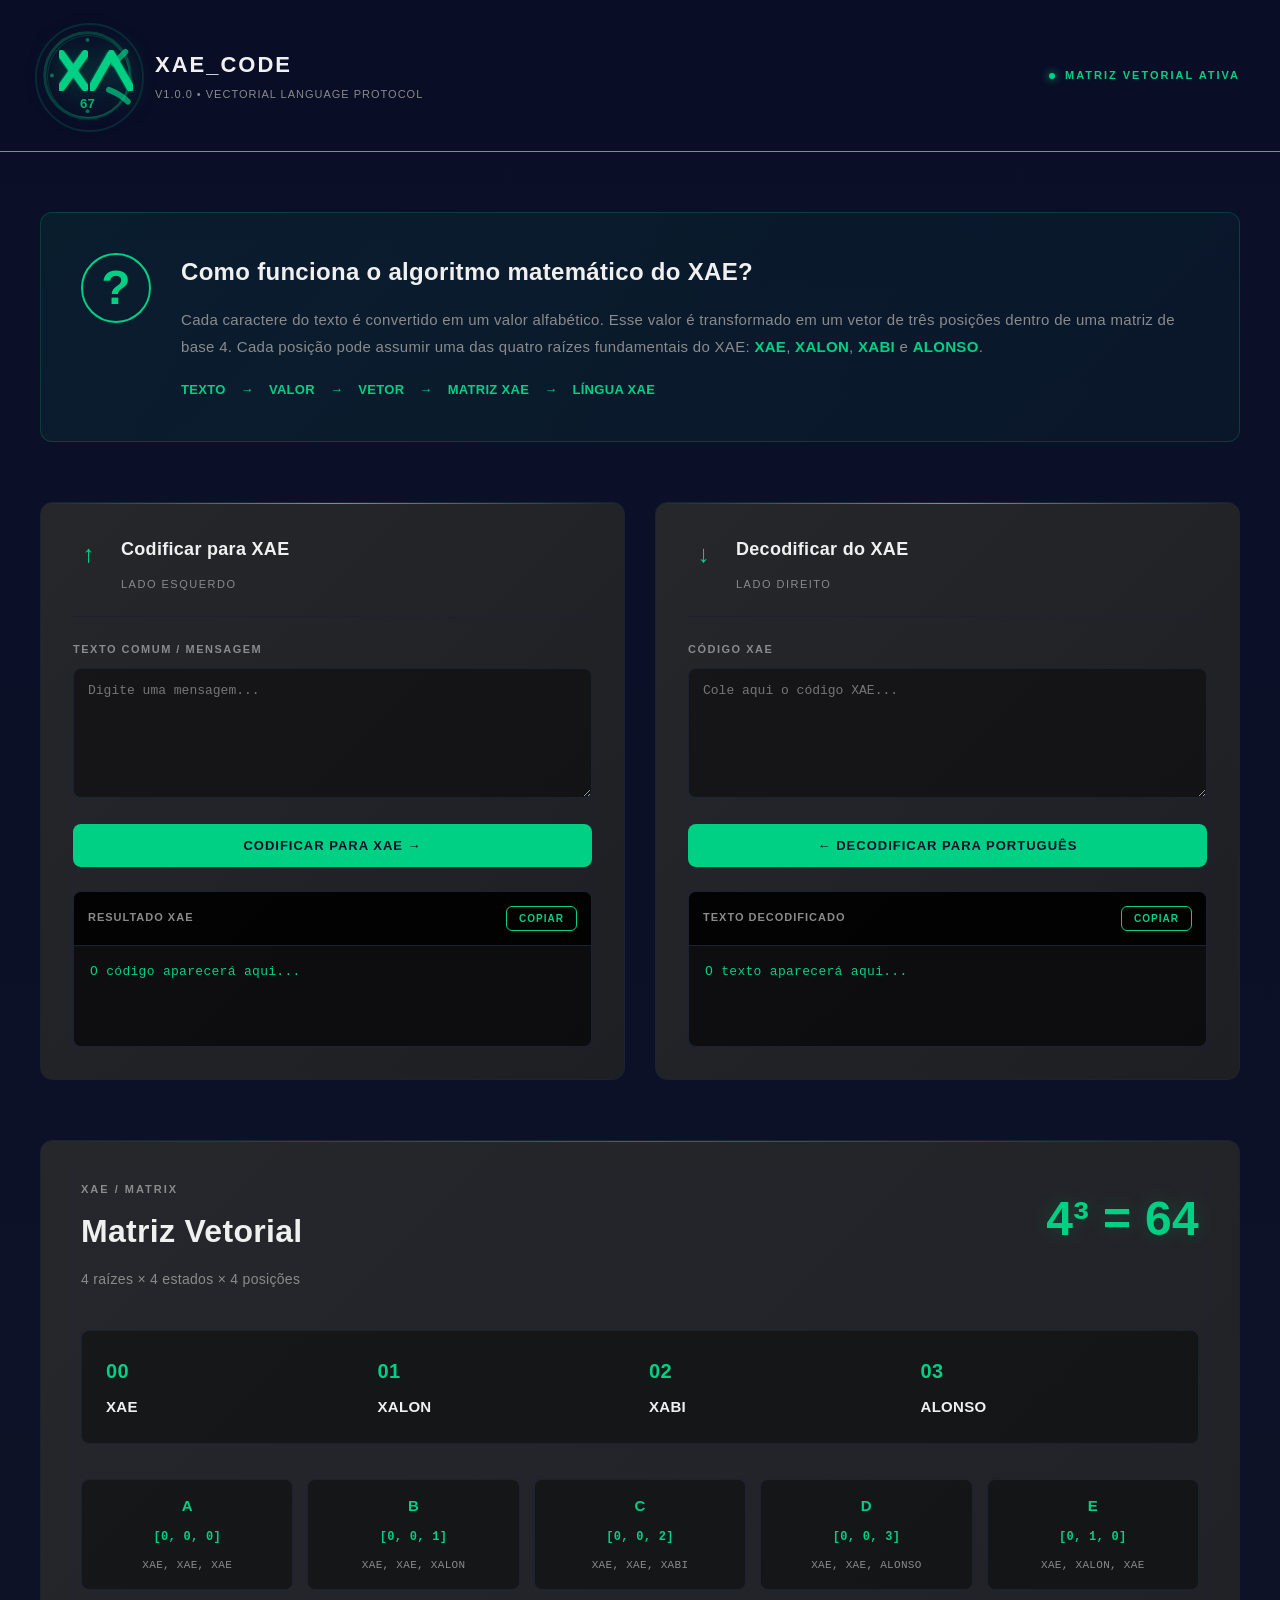
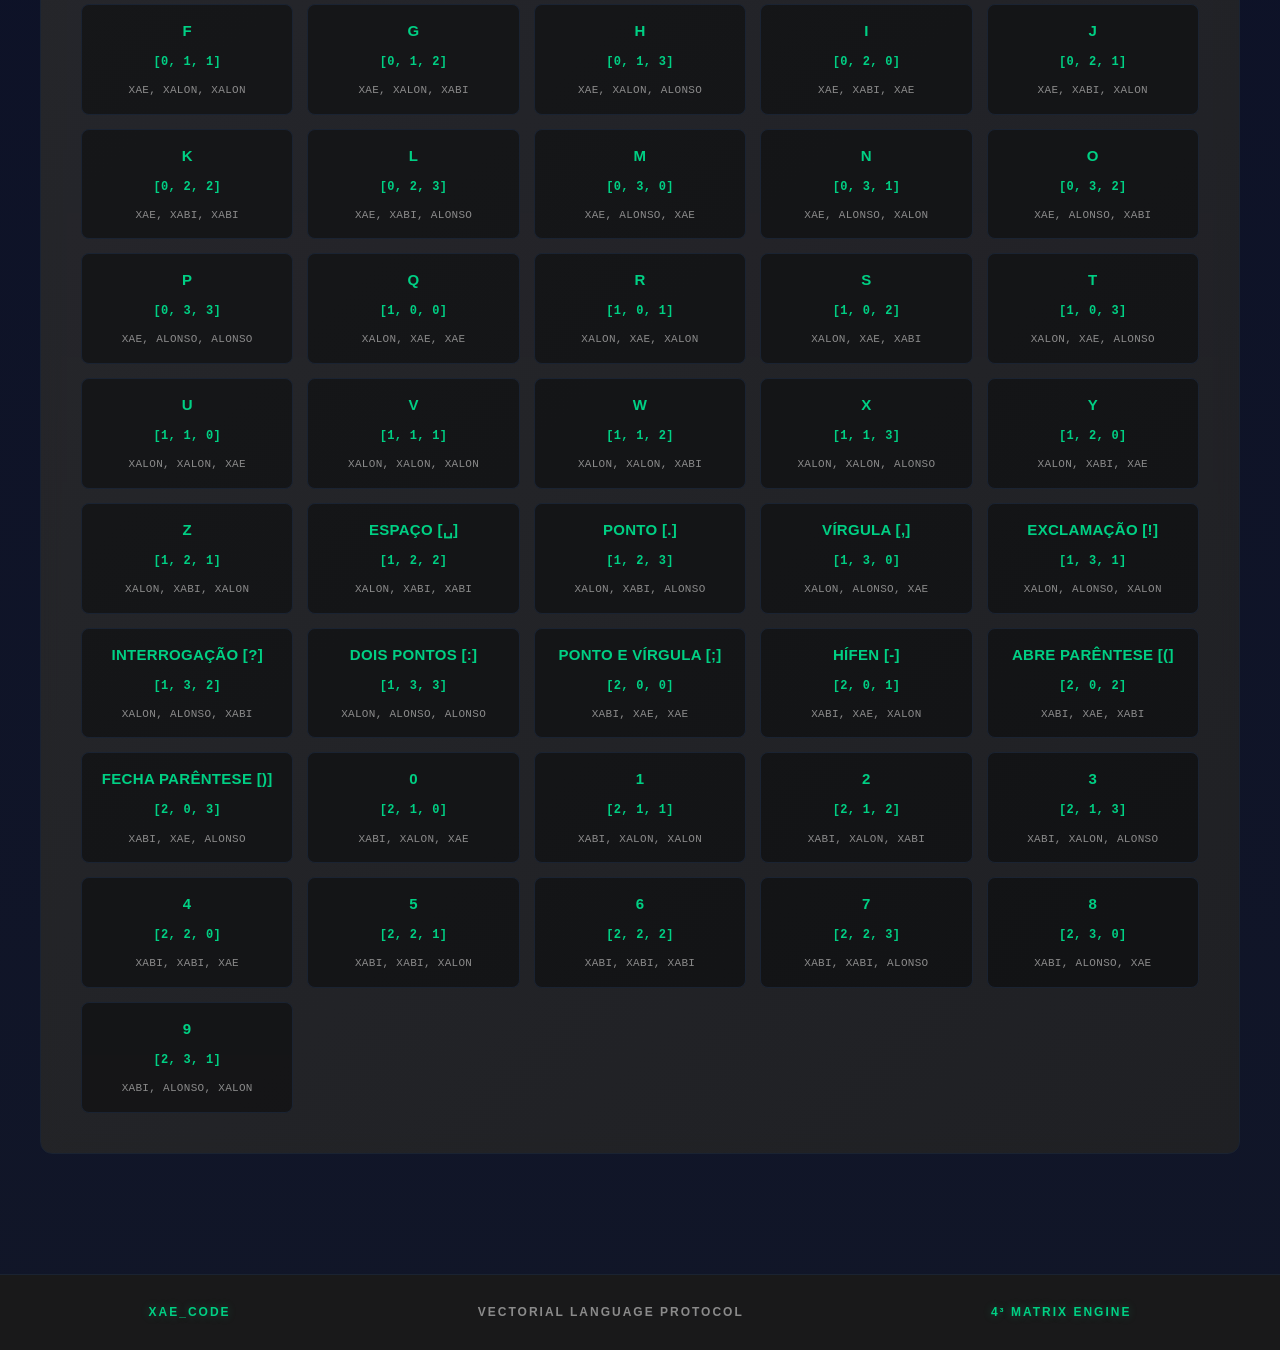
==== commit 634c8b08: "Design: enhanced animated logo with orbital rings and glow effects" ====
--- a/docs/index.html
+++ b/docs/index.html
@@ -60,19 +60,46 @@
             font-size: 42px;
             font-weight: 900;
             color: var(--accent);
-            width: 80px;
-            height: 80px;
+            width: 95px;
+            height: 95px;
             display: flex;
             align-items: center;
             justify-content: center;
-            animation: logoFloat 4s ease-in-out infinite, logoGlow 4s ease-in-out infinite, logoRotate 6s ease-in-out infinite;
-            filter: drop-shadow(0 0 12px rgba(0, 208, 132, 0.3));
+            position: relative;
         }
 
         .brand-icon svg {
             width: 100%;
             height: 100%;
             color: var(--accent);
+            filter: drop-shadow(0 0 12px rgba(0, 208, 132, 0.3));
+            animation: logoPulse 2s ease-in-out infinite, logoSpin 20s linear infinite;
+        }
+
+        .brand-icon::before {
+            content: '';
+            position: absolute;
+            width: 110%;
+            height: 110%;
+            border: 2px solid var(--accent);
+            border-radius: 50%;
+            opacity: 0.15;
+            animation: logoSpin 30s linear infinite reverse;
+            top: -5%;
+            left: -5%;
+        }
+
+        .brand-icon::after {
+            content: '';
+            position: absolute;
+            width: 85%;
+            height: 85%;
+            border: 1px solid var(--accent);
+            border-radius: 50%;
+            opacity: 0.2;
+            animation: logoSpin 15s linear infinite;
+            top: 7.5%;
+            left: 7.5%;
         }
 
         .brand-icon small {
@@ -137,6 +164,26 @@
             0% { transform: rotate(-4deg); }
             50% { transform: rotate(4deg); }
             100% { transform: rotate(-4deg); }
+        }
+
+        @keyframes logoSpin {
+            0% { transform: rotate(0deg); }
+            100% { transform: rotate(360deg); }
+        }
+
+        @keyframes logoPulse {
+            0%, 100% { 
+                filter: drop-shadow(0 0 8px rgba(0, 208, 132, 0.3));
+            }
+            50% { 
+                filter: drop-shadow(0 0 24px rgba(0, 208, 132, 0.8)) 
+                        drop-shadow(0 0 40px rgba(0, 208, 132, 0.4));
+            }
+        }
+
+        @keyframes logoWave {
+            0% { stroke-dashoffset: 0; }
+            100% { stroke-dashoffset: 1000; }
         }
 
         main {
@@ -592,24 +639,40 @@
         <div class="brand">
             <div class="brand-icon">
                 <svg viewBox="0 0 200 200" xmlns="http://www.w3.org/2000/svg" preserveAspectRatio="xMidYMid meet">
-                    <!-- X -->
-                    <line x1="50" y1="60" x2="90" y2="120" stroke="currentColor" stroke-width="14" stroke-linecap="round" stroke-linejoin="round"/>
-                    <line x1="90" y1="60" x2="50" y2="120" stroke="currentColor" stroke-width="14" stroke-linecap="round" stroke-linejoin="round"/>
+                    <defs>
+                        <filter id="glow">
+                            <feGaussianBlur stdDeviation="2" result="coloredBlur"/>
+                            <feMerge>
+                                <feMergeNode in="coloredBlur"/>
+                                <feMergeNode in="SourceGraphic"/>
+                            </feMerge>
+                        </filter>
+                    </defs>
                     
-                    <!-- A -->
-                    <line x1="110" y1="120" x2="145" y2="60" stroke="currentColor" stroke-width="14" stroke-linecap="round" stroke-linejoin="round"/>
-                    <line x1="145" y1="60" x2="180" y2="120" stroke="currentColor" stroke-width="14" stroke-linecap="round" stroke-linejoin="round"/>
-                    <line x1="125" y1="90" x2="160" y2="90" stroke="currentColor" stroke-width="14" stroke-linecap="round" stroke-linejoin="round"/>
+                    <!-- X (left side) -->
+                    <line x1="45" y1="55" x2="95" y2="125" stroke="currentColor" stroke-width="16" stroke-linecap="round" filter="url(#glow)"/>
+                    <line x1="95" y1="55" x2="45" y2="125" stroke="currentColor" stroke-width="16" stroke-linecap="round" filter="url(#glow)"/>
                     
-                    <!-- E (curved lines) -->
-                    <path d="M 140 130 Q 165 135 175 150" stroke="currentColor" stroke-width="10" fill="none" stroke-linecap="round"/>
-                    <path d="M 170 75 Q 165 60 150 55" stroke="currentColor" stroke-width="10" fill="none" stroke-linecap="round"/>
+                    <!-- A (right side) -->
+                    <line x1="110" y1="125" x2="150" y2="55" stroke="currentColor" stroke-width="16" stroke-linecap="round" filter="url(#glow)"/>
+                    <line x1="150" y1="55" x2="190" y2="125" stroke="currentColor" stroke-width="16" stroke-linecap="round" filter="url(#glow)"/>
+                    <line x1="128" y1="90" x2="172" y2="90" stroke="currentColor" stroke-width="16" stroke-linecap="round" filter="url(#glow)"/>
                     
-                    <!-- Circle/orbit -->
-                    <circle cx="100" cy="100" r="85" fill="none" stroke="currentColor" stroke-width="8" opacity="0.4"/>
+                    <!-- E (curved accents) -->
+                    <path d="M 155 75 Q 170 60 180 50" stroke="currentColor" stroke-width="12" fill="none" stroke-linecap="round" opacity="0.7"/>
+                    <path d="M 145 130 Q 170 140 185 155" stroke="currentColor" stroke-width="12" fill="none" stroke-linecap="round" opacity="0.7"/>
                     
-                    <!-- 67 -->
-                    <text x="100" y="165" font-size="24" font-weight="bold" text-anchor="middle" fill="currentColor" opacity="0.8">67</text>
+                    <!-- Central circle - orbit ring -->
+                    <circle cx="100" cy="100" r="90" fill="none" stroke="currentColor" stroke-width="6" opacity="0.25"/>
+                    
+                    <!-- Small accent dots -->
+                    <circle cx="100" cy="25" r="4" fill="currentColor" opacity="0.5"/>
+                    <circle cx="175" cy="100" r="4" fill="currentColor" opacity="0.5"/>
+                    <circle cx="100" cy="175" r="4" fill="currentColor" opacity="0.5"/>
+                    <circle cx="25" cy="100" r="4" fill="currentColor" opacity="0.5"/>
+                    
+                    <!-- 67 text -->
+                    <text x="100" y="168" font-size="28" font-weight="bold" text-anchor="middle" fill="currentColor" opacity="0.85">67</text>
                 </svg>
             </div>
             <div class="brand-info">
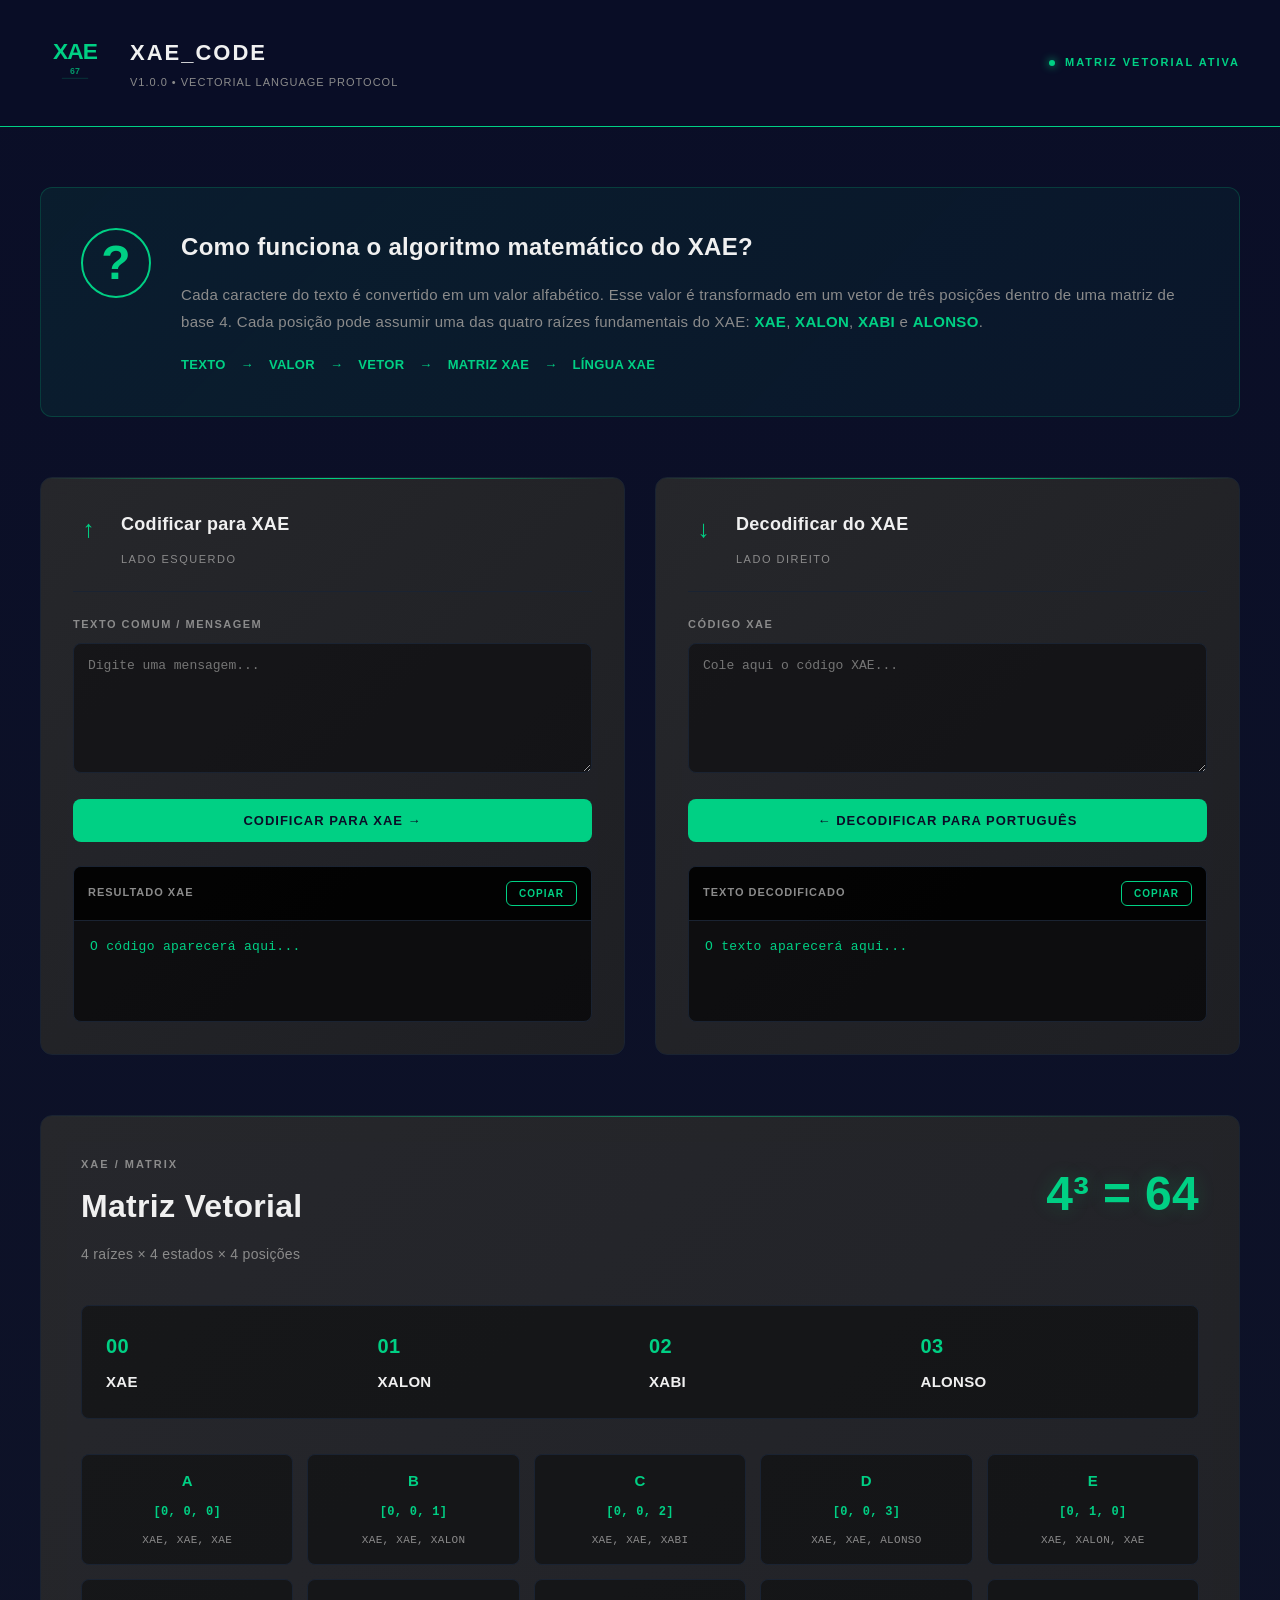
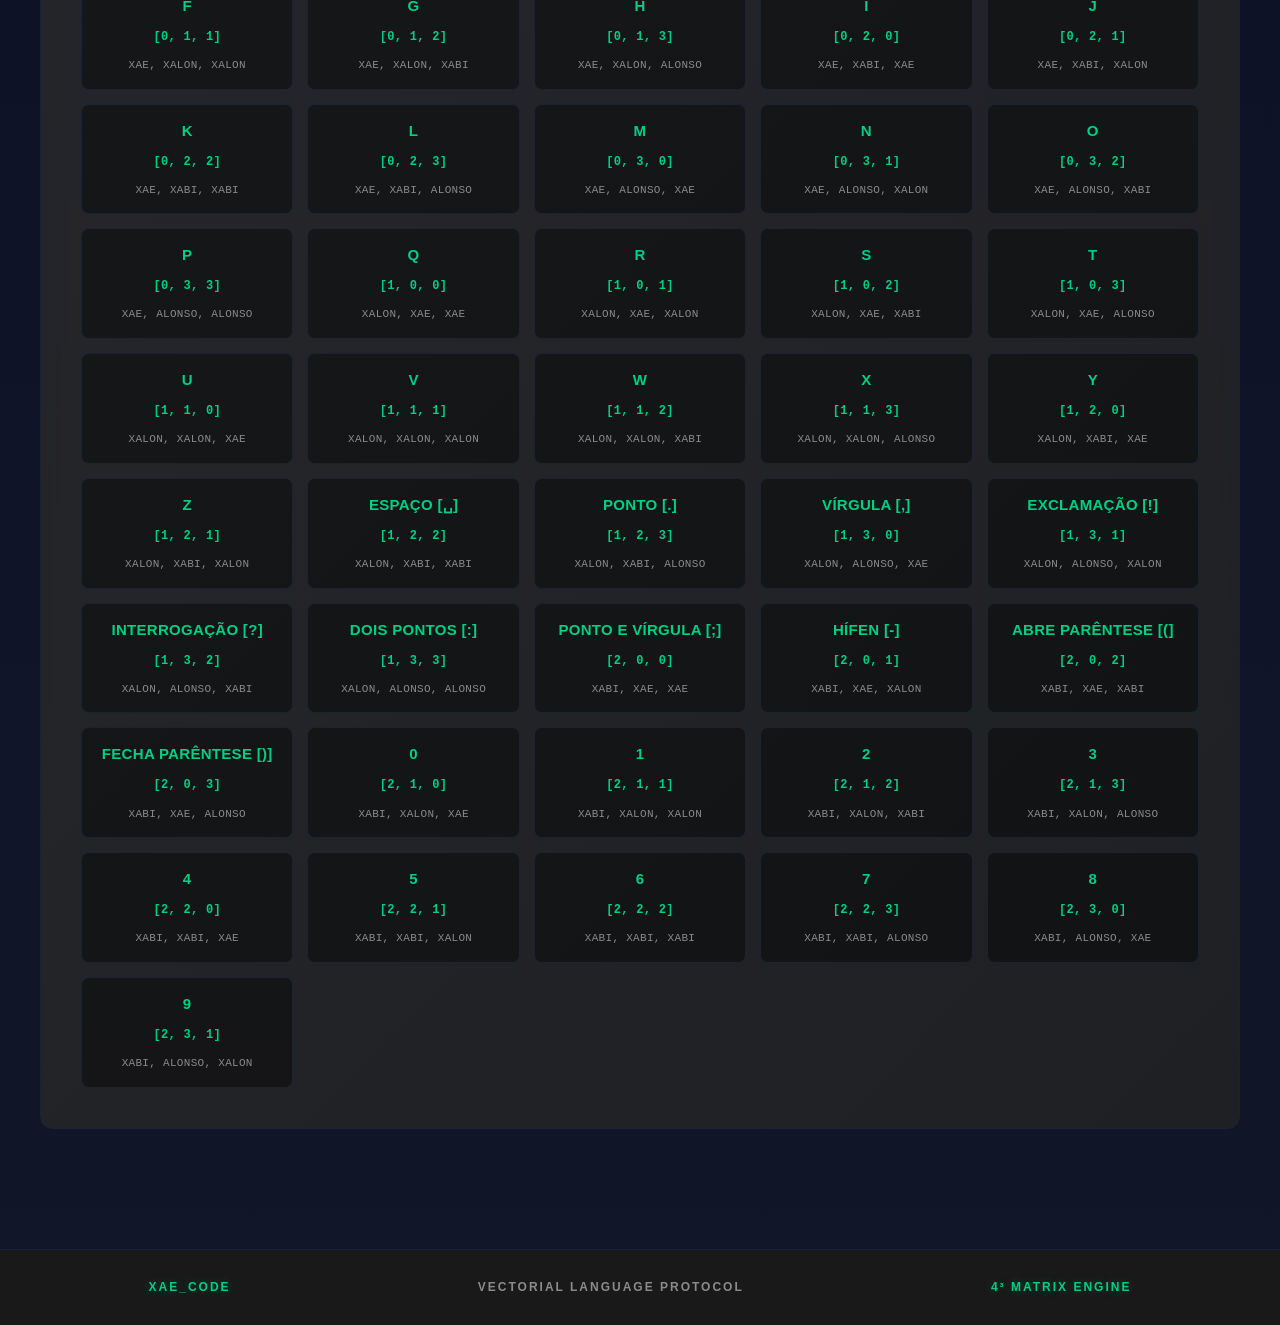
==== commit d8d0d1c5: "Design: clean premium logo with subtle float and pulse animation" ====
--- a/docs/index.html
+++ b/docs/index.html
@@ -60,46 +60,19 @@
             font-size: 42px;
             font-weight: 900;
             color: var(--accent);
-            width: 95px;
-            height: 95px;
+            width: 70px;
+            height: 70px;
             display: flex;
             align-items: center;
             justify-content: center;
             position: relative;
+            animation: logoFloat 3s ease-in-out infinite, logoPulse 3s ease-in-out infinite;
         }
 
         .brand-icon svg {
             width: 100%;
             height: 100%;
             color: var(--accent);
-            filter: drop-shadow(0 0 12px rgba(0, 208, 132, 0.3));
-            animation: logoPulse 2s ease-in-out infinite, logoSpin 20s linear infinite;
-        }
-
-        .brand-icon::before {
-            content: '';
-            position: absolute;
-            width: 110%;
-            height: 110%;
-            border: 2px solid var(--accent);
-            border-radius: 50%;
-            opacity: 0.15;
-            animation: logoSpin 30s linear infinite reverse;
-            top: -5%;
-            left: -5%;
-        }
-
-        .brand-icon::after {
-            content: '';
-            position: absolute;
-            width: 85%;
-            height: 85%;
-            border: 1px solid var(--accent);
-            border-radius: 50%;
-            opacity: 0.2;
-            animation: logoSpin 15s linear infinite;
-            top: 7.5%;
-            left: 7.5%;
         }
 
         .brand-icon small {
@@ -160,30 +133,18 @@
             50% { filter: drop-shadow(0 0 16px rgba(0, 208, 132, 0.6)); }
         }
 
-        @keyframes logoRotate {
-            0% { transform: rotate(-4deg); }
-            50% { transform: rotate(4deg); }
-            100% { transform: rotate(-4deg); }
-        }
-
-        @keyframes logoSpin {
-            0% { transform: rotate(0deg); }
-            100% { transform: rotate(360deg); }
-        }
-
         @keyframes logoPulse {
             0%, 100% { 
-                filter: drop-shadow(0 0 8px rgba(0, 208, 132, 0.3));
+                filter: drop-shadow(0 0 4px rgba(0, 208, 132, 0.2));
             }
             50% { 
-                filter: drop-shadow(0 0 24px rgba(0, 208, 132, 0.8)) 
-                        drop-shadow(0 0 40px rgba(0, 208, 132, 0.4));
-            }
-        }
-
-        @keyframes logoWave {
-            0% { stroke-dashoffset: 0; }
-            100% { stroke-dashoffset: 1000; }
+                filter: drop-shadow(0 0 12px rgba(0, 208, 132, 0.4));
+            }
+        }
+
+        @keyframes logoFloat {
+            0%, 100% { transform: translateY(0px); }
+            50% { transform: translateY(-6px); }
         }
 
         main {
@@ -638,41 +599,15 @@
     <header class="topbar">
         <div class="brand">
             <div class="brand-icon">
-                <svg viewBox="0 0 200 200" xmlns="http://www.w3.org/2000/svg" preserveAspectRatio="xMidYMid meet">
-                    <defs>
-                        <filter id="glow">
-                            <feGaussianBlur stdDeviation="2" result="coloredBlur"/>
-                            <feMerge>
-                                <feMergeNode in="coloredBlur"/>
-                                <feMergeNode in="SourceGraphic"/>
-                            </feMerge>
-                        </filter>
-                    </defs>
+                <svg viewBox="0 0 160 160" xmlns="http://www.w3.org/2000/svg" preserveAspectRatio="xMidYMid meet">
+                    <!-- XAE text - clean and modern -->
+                    <text x="80" y="70" font-size="52" font-weight="900" text-anchor="middle" fill="currentColor" font-family="Arial, sans-serif" letter-spacing="-2">XAE</text>
                     
-                    <!-- X (left side) -->
-                    <line x1="45" y1="55" x2="95" y2="125" stroke="currentColor" stroke-width="16" stroke-linecap="round" filter="url(#glow)"/>
-                    <line x1="95" y1="55" x2="45" y2="125" stroke="currentColor" stroke-width="16" stroke-linecap="round" filter="url(#glow)"/>
+                    <!-- 67 - smaller, subtle -->
+                    <text x="80" y="105" font-size="20" font-weight="700" text-anchor="middle" fill="currentColor" opacity="0.7" font-family="Arial, sans-serif">67</text>
                     
-                    <!-- A (right side) -->
-                    <line x1="110" y1="125" x2="150" y2="55" stroke="currentColor" stroke-width="16" stroke-linecap="round" filter="url(#glow)"/>
-                    <line x1="150" y1="55" x2="190" y2="125" stroke="currentColor" stroke-width="16" stroke-linecap="round" filter="url(#glow)"/>
-                    <line x1="128" y1="90" x2="172" y2="90" stroke="currentColor" stroke-width="16" stroke-linecap="round" filter="url(#glow)"/>
-                    
-                    <!-- E (curved accents) -->
-                    <path d="M 155 75 Q 170 60 180 50" stroke="currentColor" stroke-width="12" fill="none" stroke-linecap="round" opacity="0.7"/>
-                    <path d="M 145 130 Q 170 140 185 155" stroke="currentColor" stroke-width="12" fill="none" stroke-linecap="round" opacity="0.7"/>
-                    
-                    <!-- Central circle - orbit ring -->
-                    <circle cx="100" cy="100" r="90" fill="none" stroke="currentColor" stroke-width="6" opacity="0.25"/>
-                    
-                    <!-- Small accent dots -->
-                    <circle cx="100" cy="25" r="4" fill="currentColor" opacity="0.5"/>
-                    <circle cx="175" cy="100" r="4" fill="currentColor" opacity="0.5"/>
-                    <circle cx="100" cy="175" r="4" fill="currentColor" opacity="0.5"/>
-                    <circle cx="25" cy="100" r="4" fill="currentColor" opacity="0.5"/>
-                    
-                    <!-- 67 text -->
-                    <text x="100" y="168" font-size="28" font-weight="bold" text-anchor="middle" fill="currentColor" opacity="0.85">67</text>
+                    <!-- Subtle underline accent -->
+                    <line x1="50" y1="115" x2="110" y2="115" stroke="currentColor" stroke-width="1.5" opacity="0.3"/>
                 </svg>
             </div>
             <div class="brand-info">
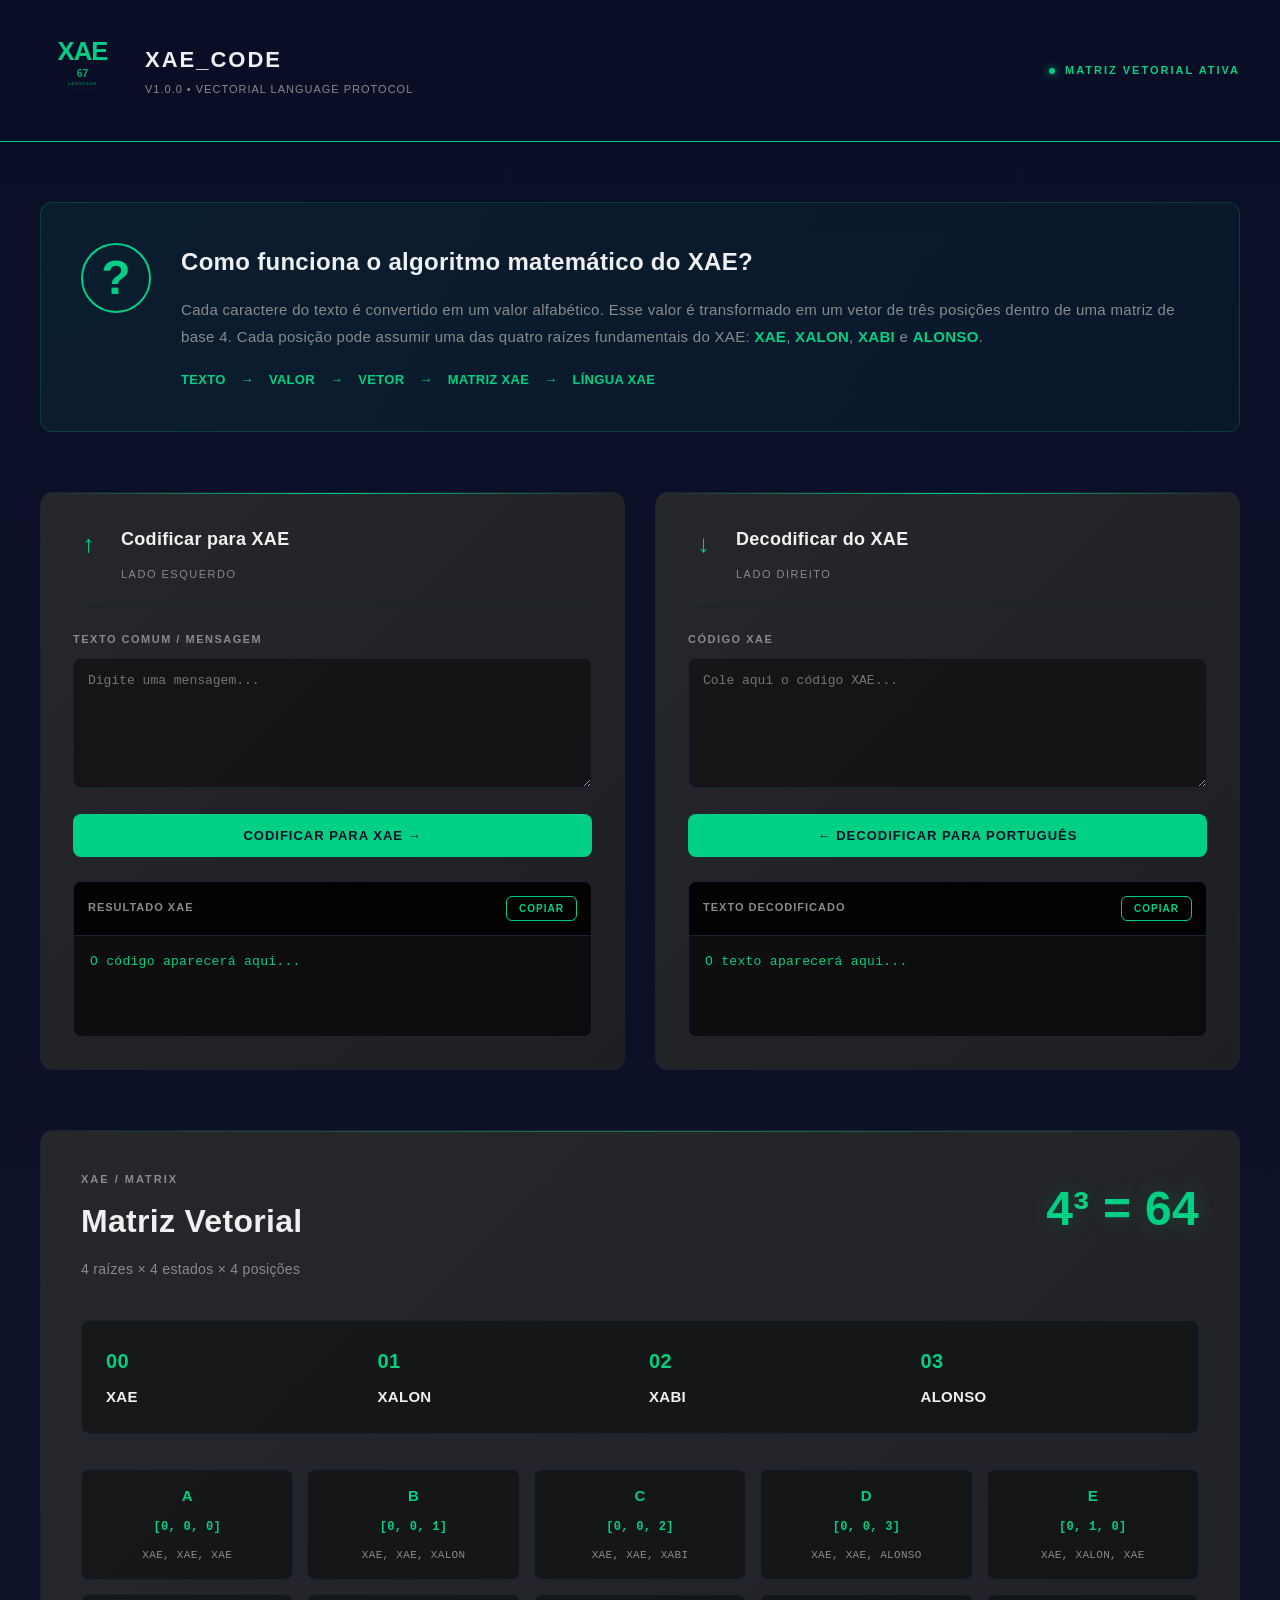
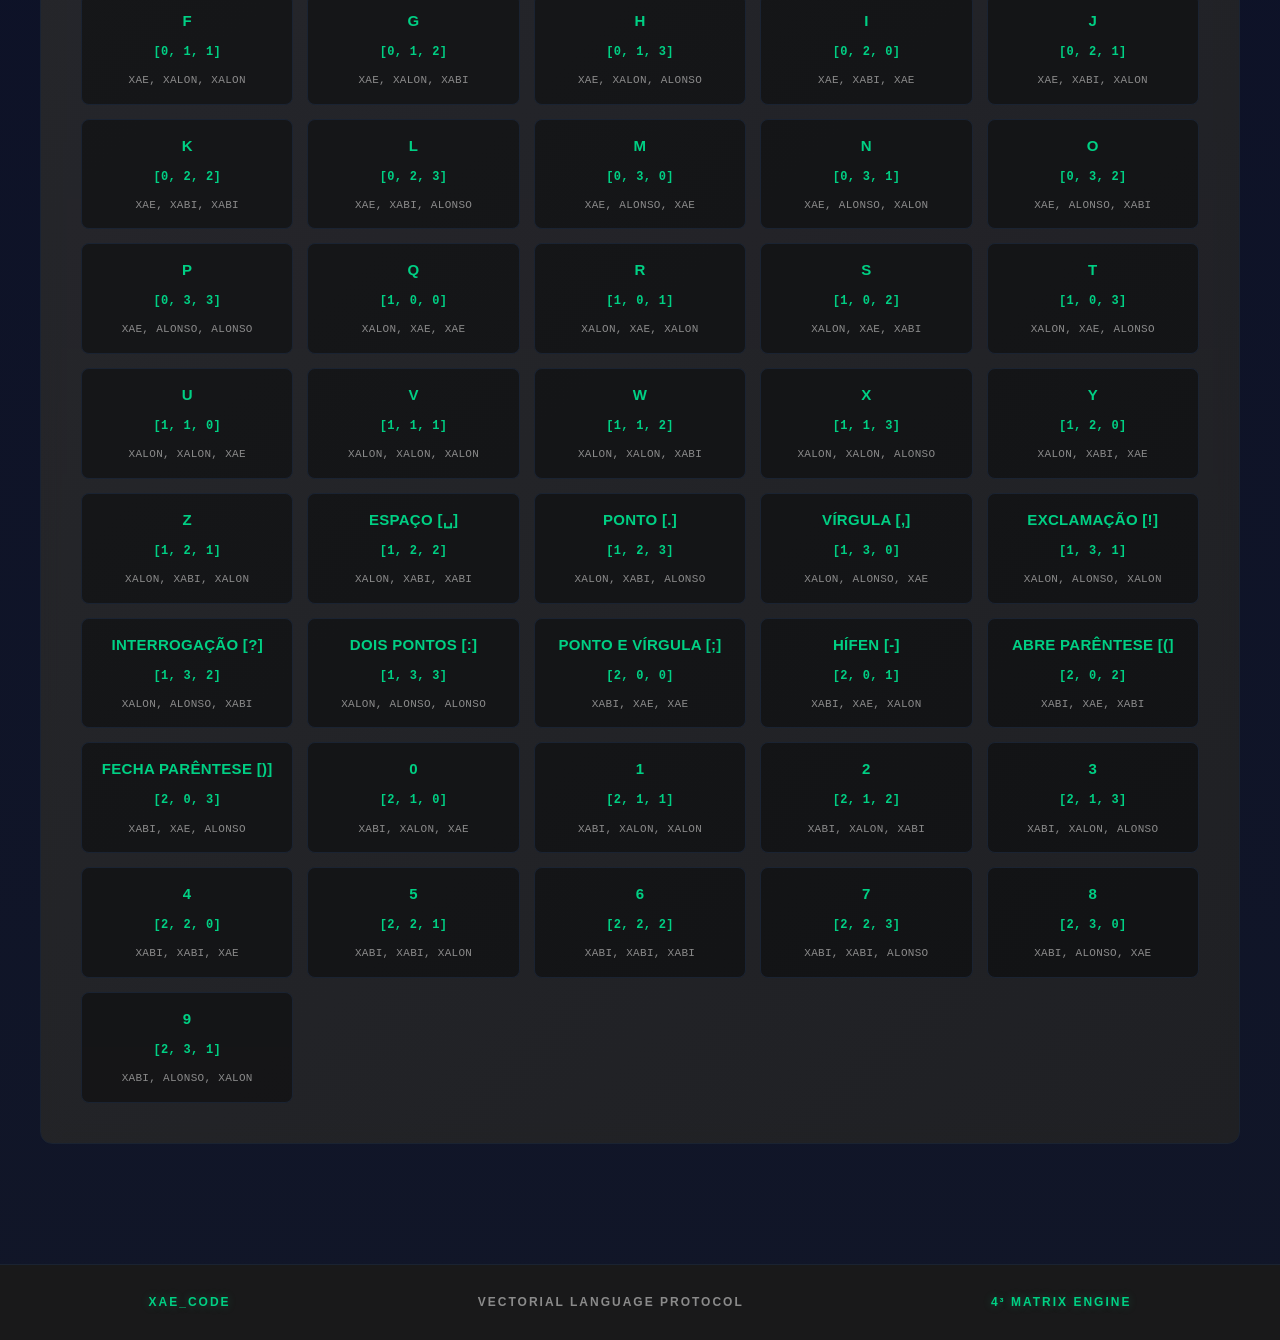
==== commit b6745106: "Design: increased logo size and added LANGUAGE subtitle" ====
--- a/docs/index.html
+++ b/docs/index.html
@@ -60,8 +60,8 @@
             font-size: 42px;
             font-weight: 900;
             color: var(--accent);
-            width: 70px;
-            height: 70px;
+            width: 85px;
+            height: 85px;
             display: flex;
             align-items: center;
             justify-content: center;
@@ -599,15 +599,18 @@
     <header class="topbar">
         <div class="brand">
             <div class="brand-icon">
-                <svg viewBox="0 0 160 160" xmlns="http://www.w3.org/2000/svg" preserveAspectRatio="xMidYMid meet">
+                <svg viewBox="0 0 180 200" xmlns="http://www.w3.org/2000/svg" preserveAspectRatio="xMidYMid meet">
                     <!-- XAE text - clean and modern -->
-                    <text x="80" y="70" font-size="52" font-weight="900" text-anchor="middle" fill="currentColor" font-family="Arial, sans-serif" letter-spacing="-2">XAE</text>
+                    <text x="90" y="75" font-size="60" font-weight="900" text-anchor="middle" fill="currentColor" font-family="Arial, sans-serif" letter-spacing="-2">XAE</text>
                     
                     <!-- 67 - smaller, subtle -->
-                    <text x="80" y="105" font-size="20" font-weight="700" text-anchor="middle" fill="currentColor" opacity="0.7" font-family="Arial, sans-serif">67</text>
+                    <text x="90" y="115" font-size="24" font-weight="700" text-anchor="middle" fill="currentColor" opacity="0.8" font-family="Arial, sans-serif">67</text>
+                    
+                    <!-- LANGUAGE label -->
+                    <text x="90" y="135" font-size="10" font-weight="600" text-anchor="middle" fill="currentColor" opacity="0.5" font-family="Arial, sans-serif" letter-spacing="1.5">LANGUAGE</text>
                     
                     <!-- Subtle underline accent -->
-                    <line x1="50" y1="115" x2="110" y2="115" stroke="currentColor" stroke-width="1.5" opacity="0.3"/>
+                    <line x1="55" y1="145" x2="125" y2="145" stroke="currentColor" stroke-width="1" opacity="0.2"/>
                 </svg>
             </div>
             <div class="brand-info">
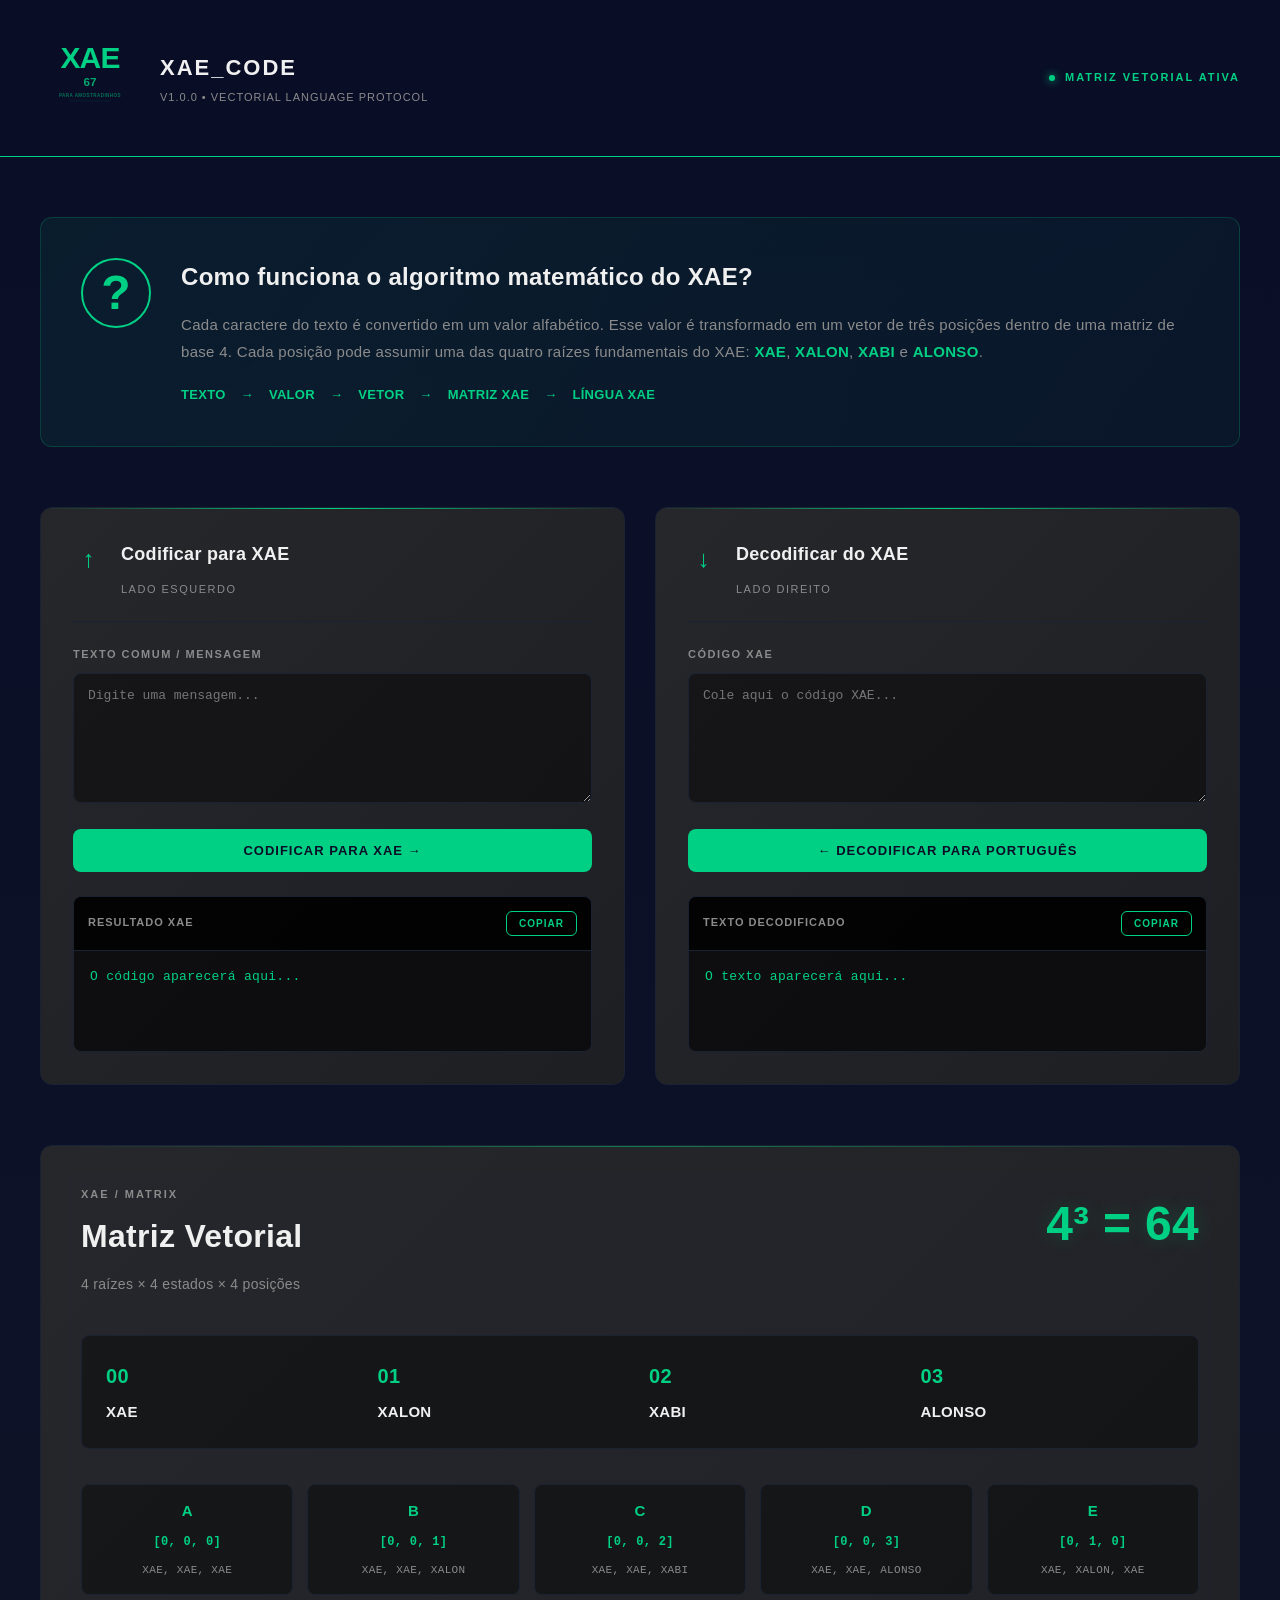
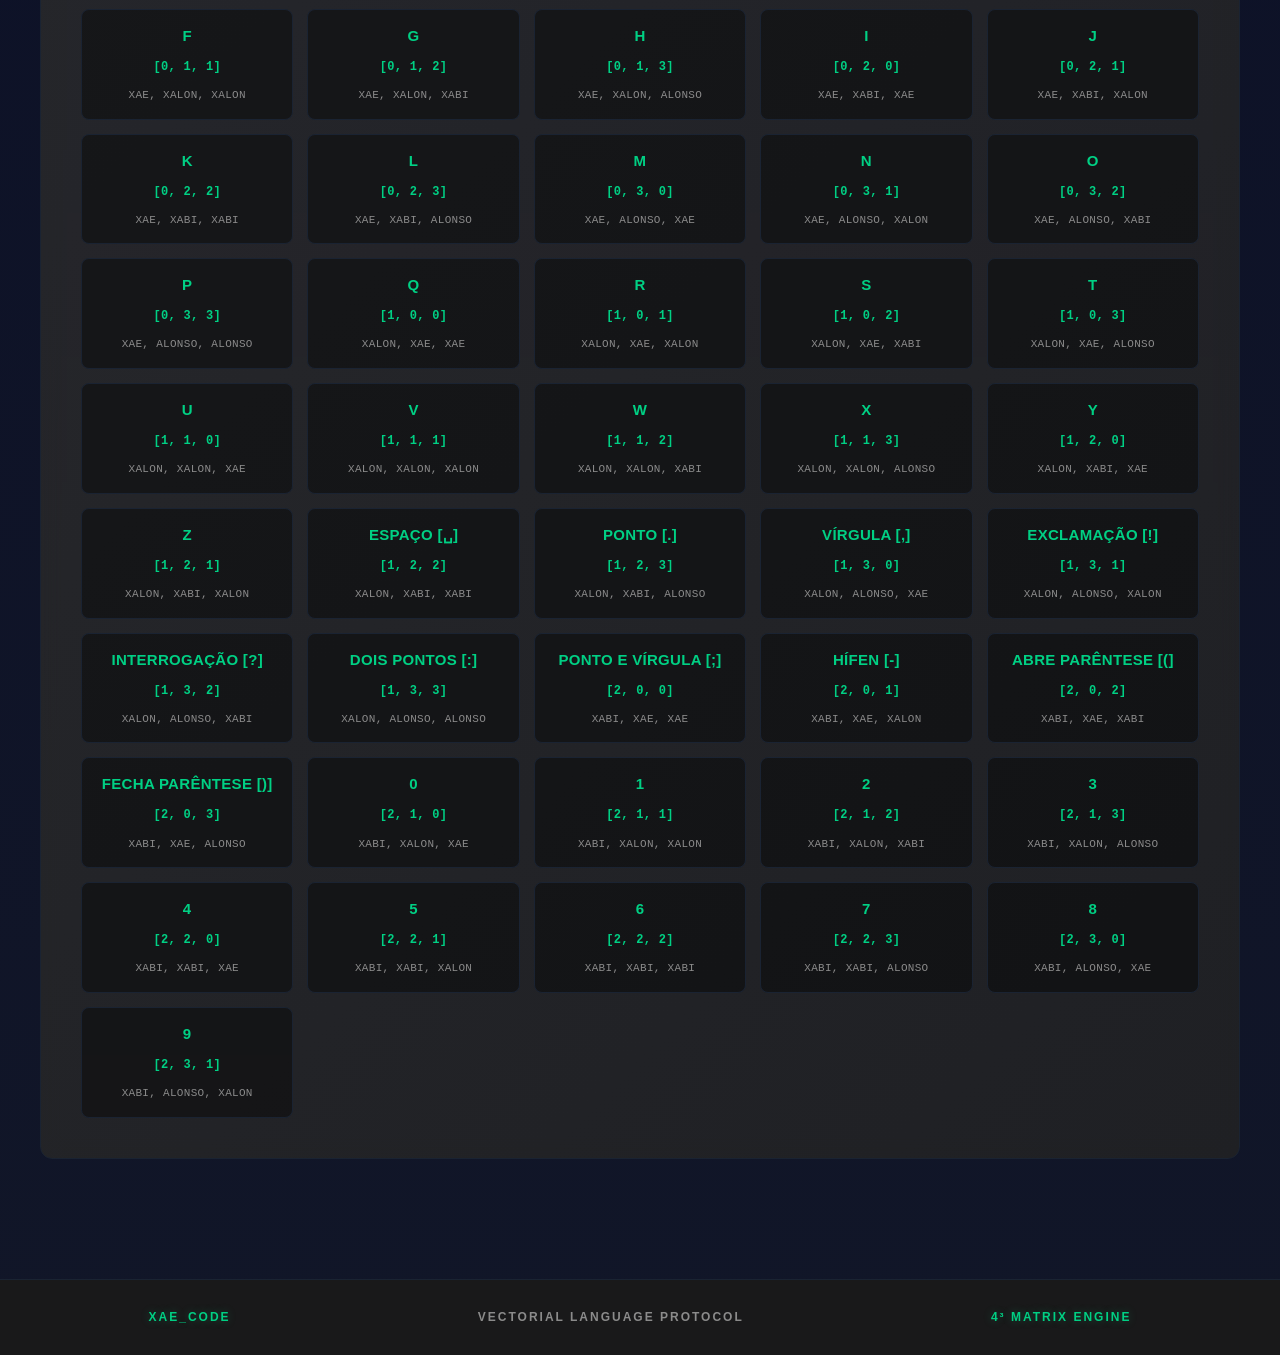
==== commit 68b85e36: "Design: larger logo with improved spacing and 'PARA AMOSTRADINHOS' text" ====
--- a/docs/index.html
+++ b/docs/index.html
@@ -60,8 +60,8 @@
             font-size: 42px;
             font-weight: 900;
             color: var(--accent);
-            width: 85px;
-            height: 85px;
+            width: 100px;
+            height: 100px;
             display: flex;
             align-items: center;
             justify-content: center;
@@ -599,18 +599,18 @@
     <header class="topbar">
         <div class="brand">
             <div class="brand-icon">
-                <svg viewBox="0 0 180 200" xmlns="http://www.w3.org/2000/svg" preserveAspectRatio="xMidYMid meet">
+                <svg viewBox="0 0 200 240" xmlns="http://www.w3.org/2000/svg" preserveAspectRatio="xMidYMid meet">
                     <!-- XAE text - clean and modern -->
-                    <text x="90" y="75" font-size="60" font-weight="900" text-anchor="middle" fill="currentColor" font-family="Arial, sans-serif" letter-spacing="-2">XAE</text>
+                    <text x="100" y="95" font-size="72" font-weight="900" text-anchor="middle" fill="currentColor" font-family="Arial, sans-serif" letter-spacing="-2">XAE</text>
                     
                     <!-- 67 - smaller, subtle -->
-                    <text x="90" y="115" font-size="24" font-weight="700" text-anchor="middle" fill="currentColor" opacity="0.8" font-family="Arial, sans-serif">67</text>
+                    <text x="100" y="140" font-size="28" font-weight="700" text-anchor="middle" fill="currentColor" opacity="0.8" font-family="Arial, sans-serif">67</text>
                     
-                    <!-- LANGUAGE label -->
-                    <text x="90" y="135" font-size="10" font-weight="600" text-anchor="middle" fill="currentColor" opacity="0.5" font-family="Arial, sans-serif" letter-spacing="1.5">LANGUAGE</text>
+                    <!-- PARA AMOSTRADINHOS label -->
+                    <text x="100" y="165" font-size="11" font-weight="600" text-anchor="middle" fill="currentColor" opacity="0.5" font-family="Arial, sans-serif" letter-spacing="1">PARA AMOSTRADINHOS</text>
                     
                     <!-- Subtle underline accent -->
-                    <line x1="55" y1="145" x2="125" y2="145" stroke="currentColor" stroke-width="1" opacity="0.2"/>
+                    <line x1="50" y1="175" x2="150" y2="175" stroke="currentColor" stroke-width="1" opacity="0.2"/>
                 </svg>
             </div>
             <div class="brand-info">
